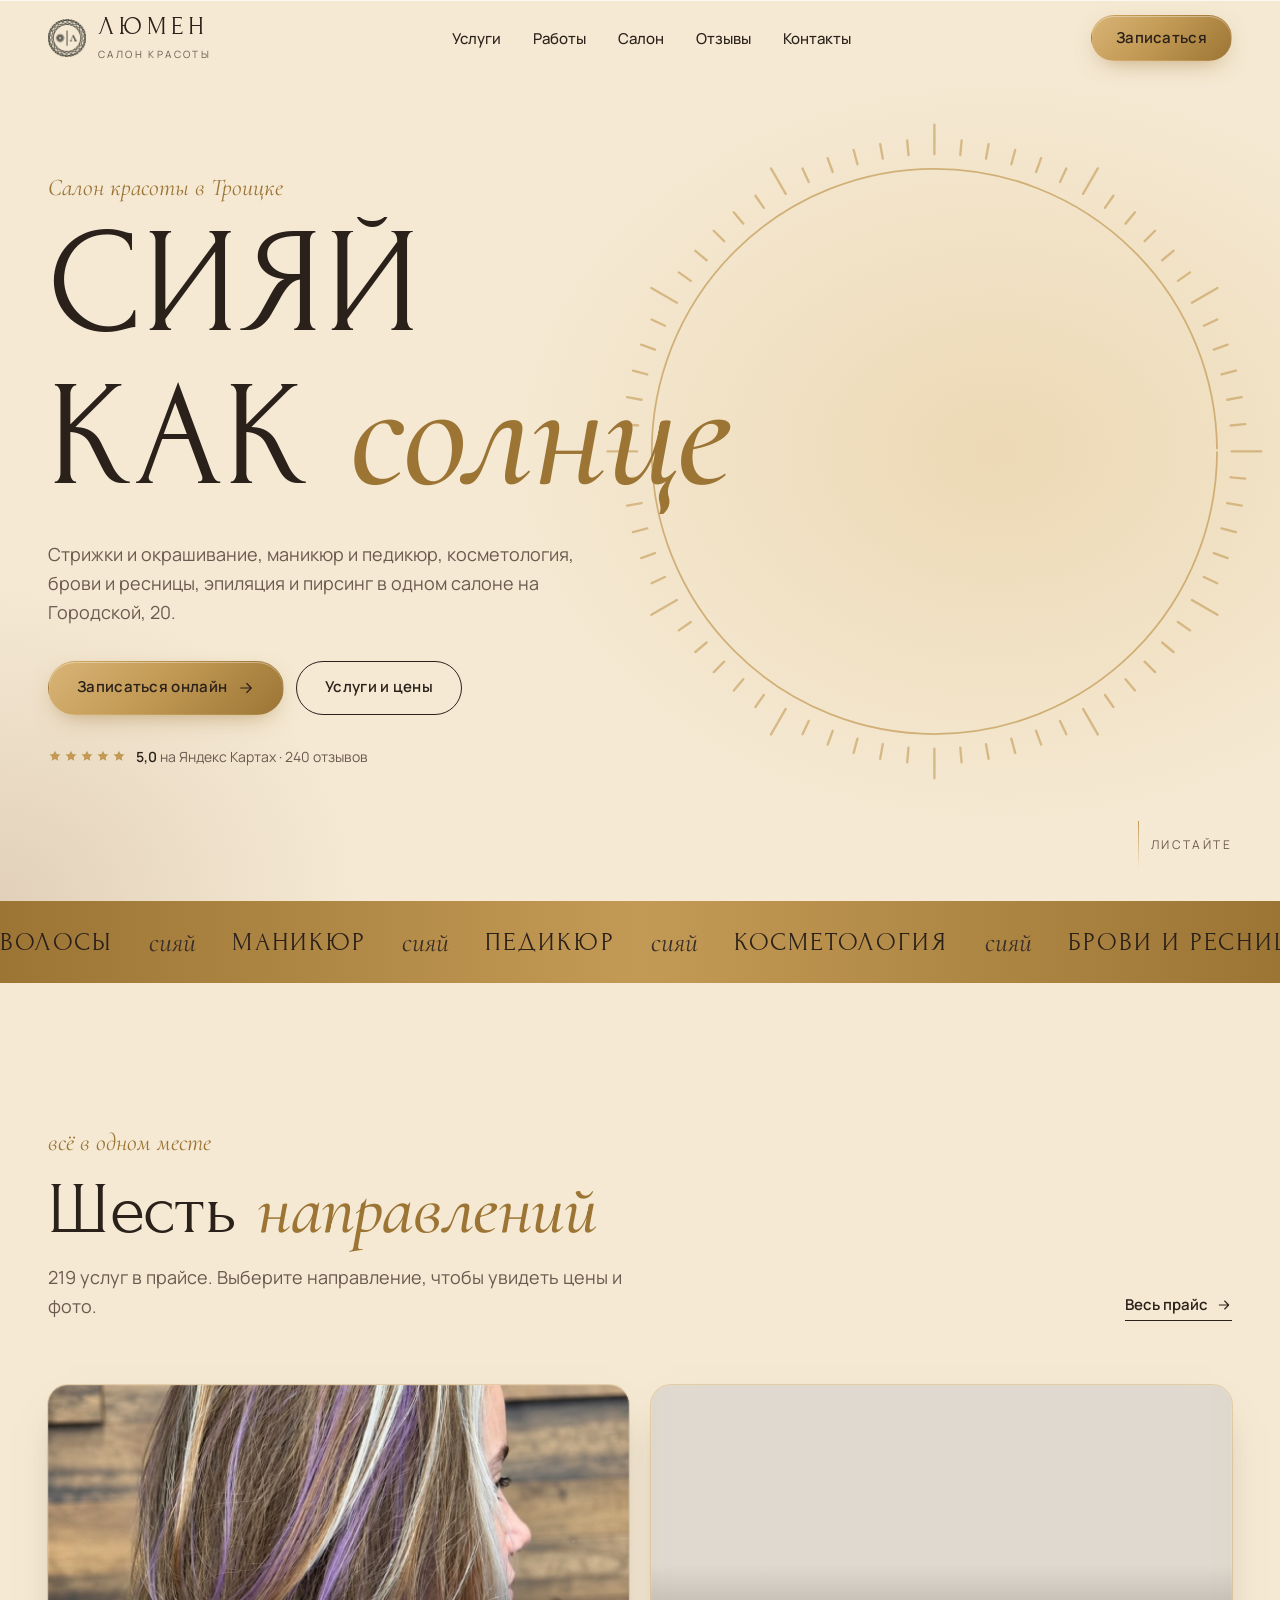
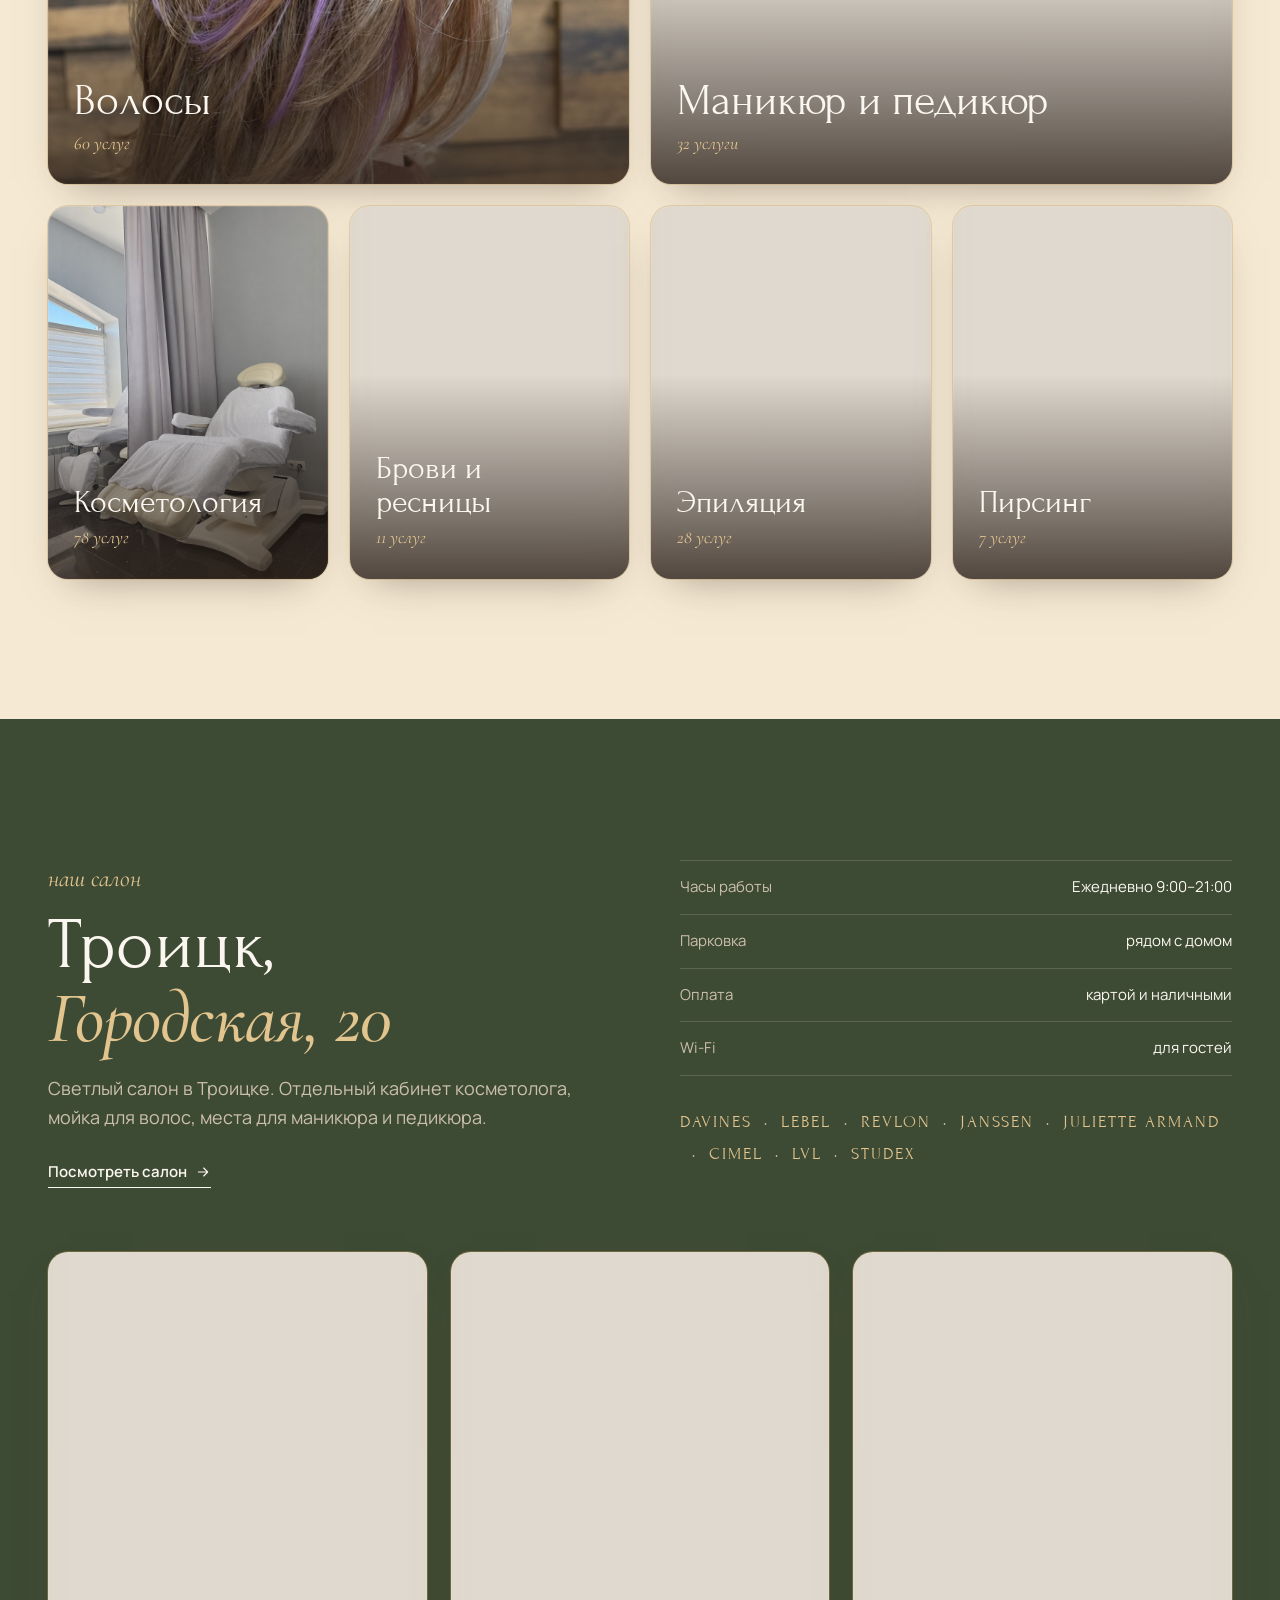
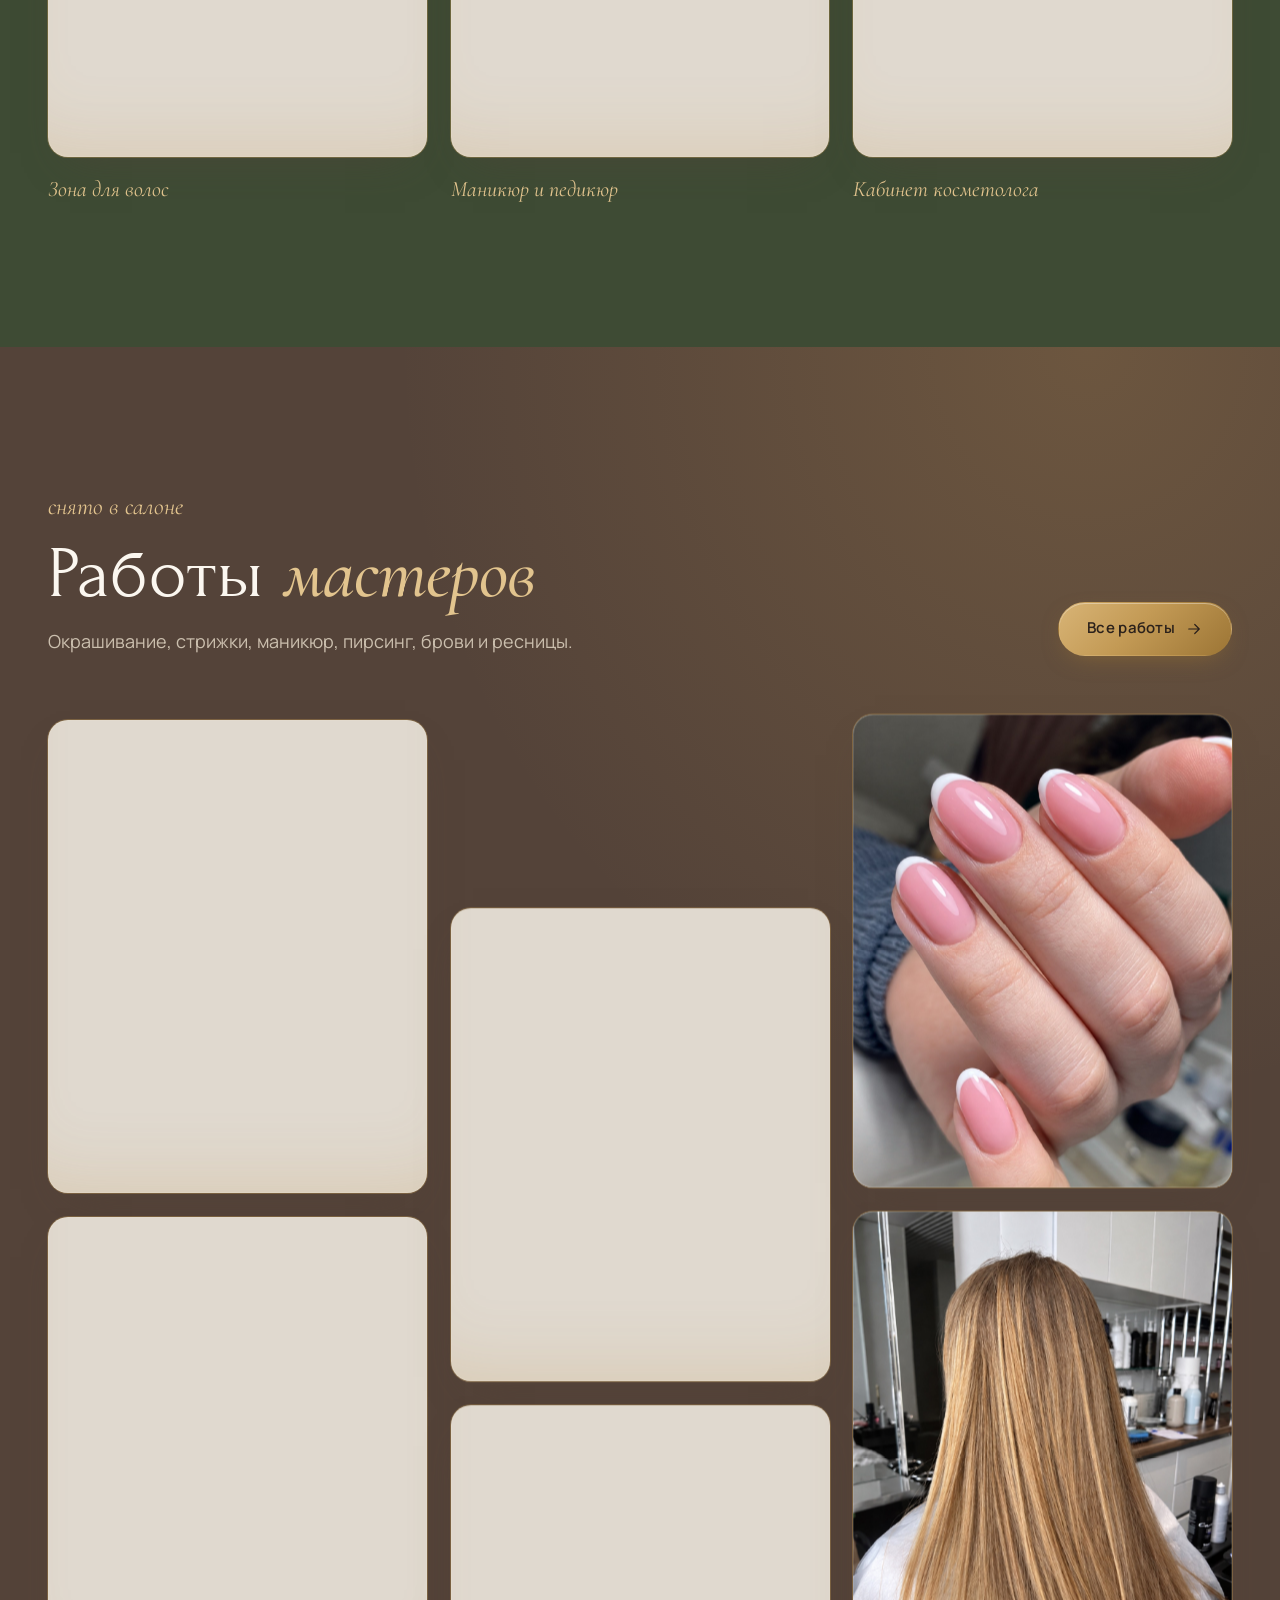
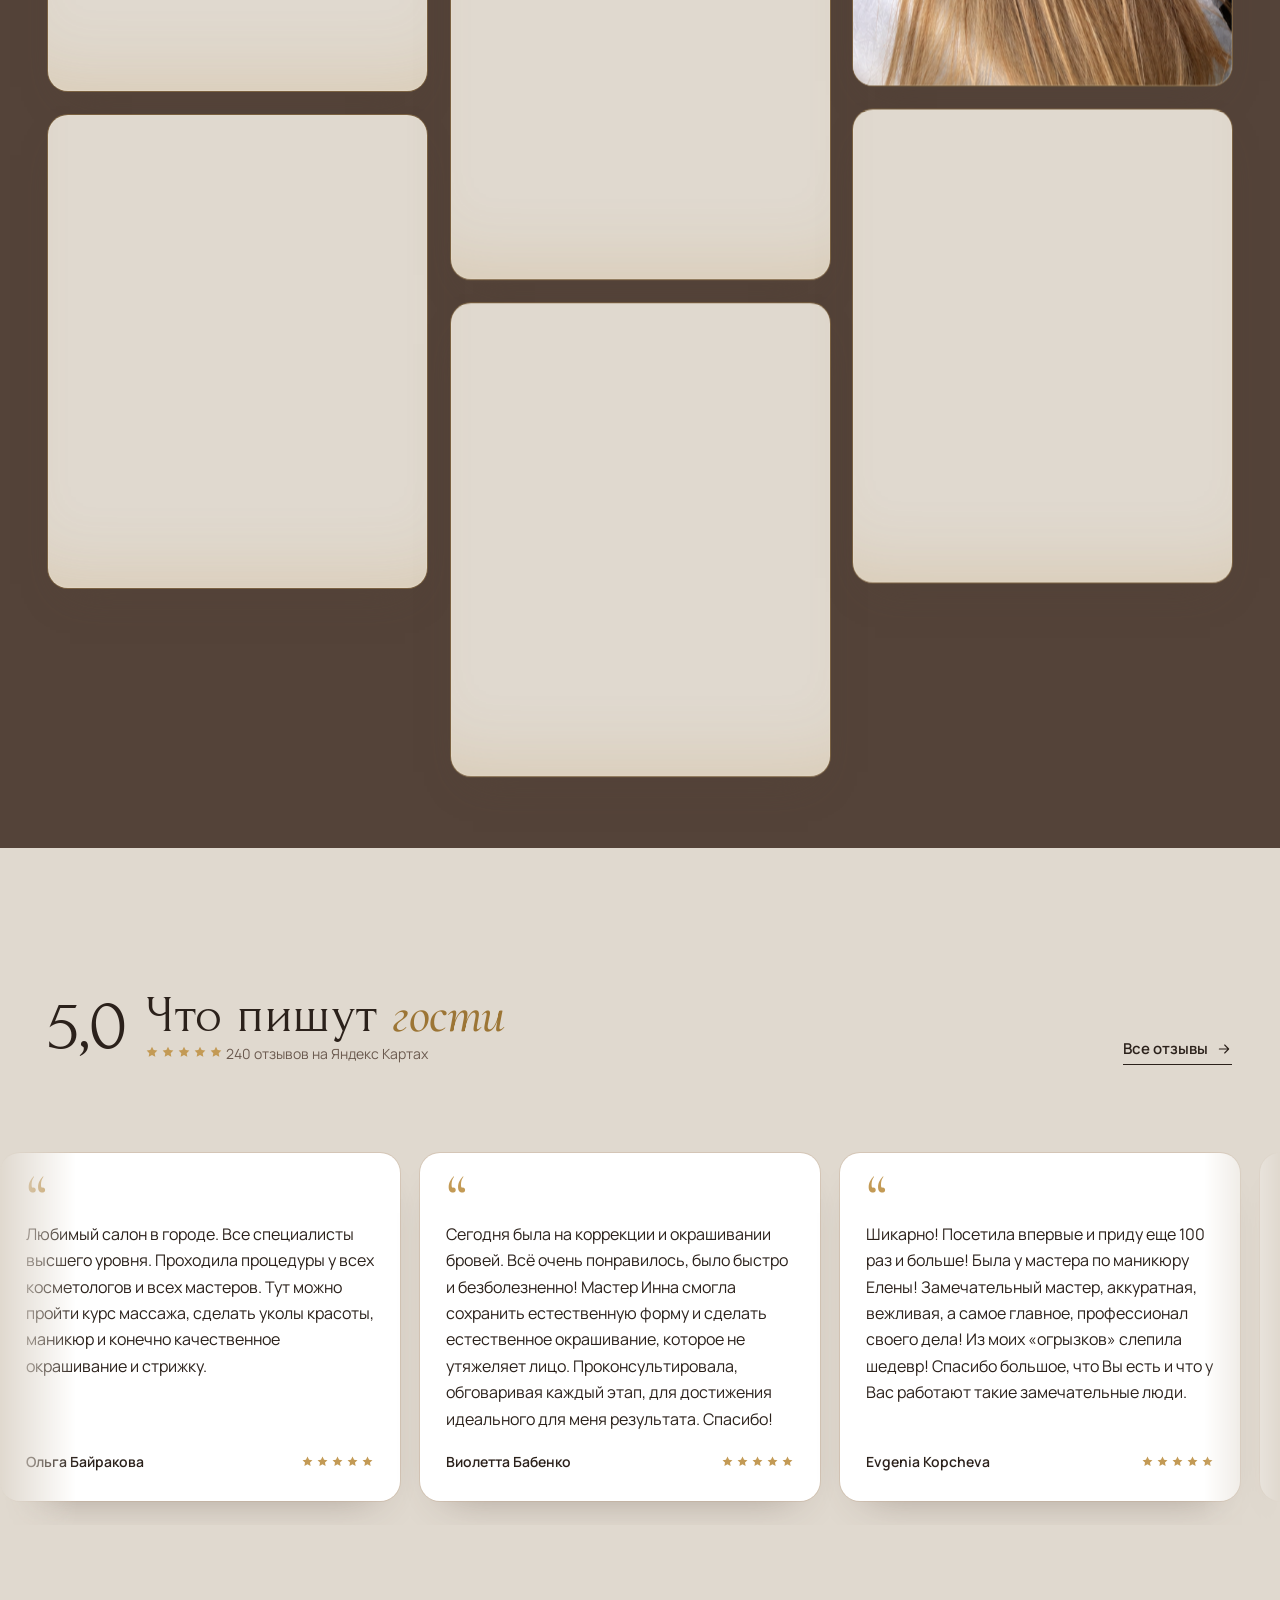
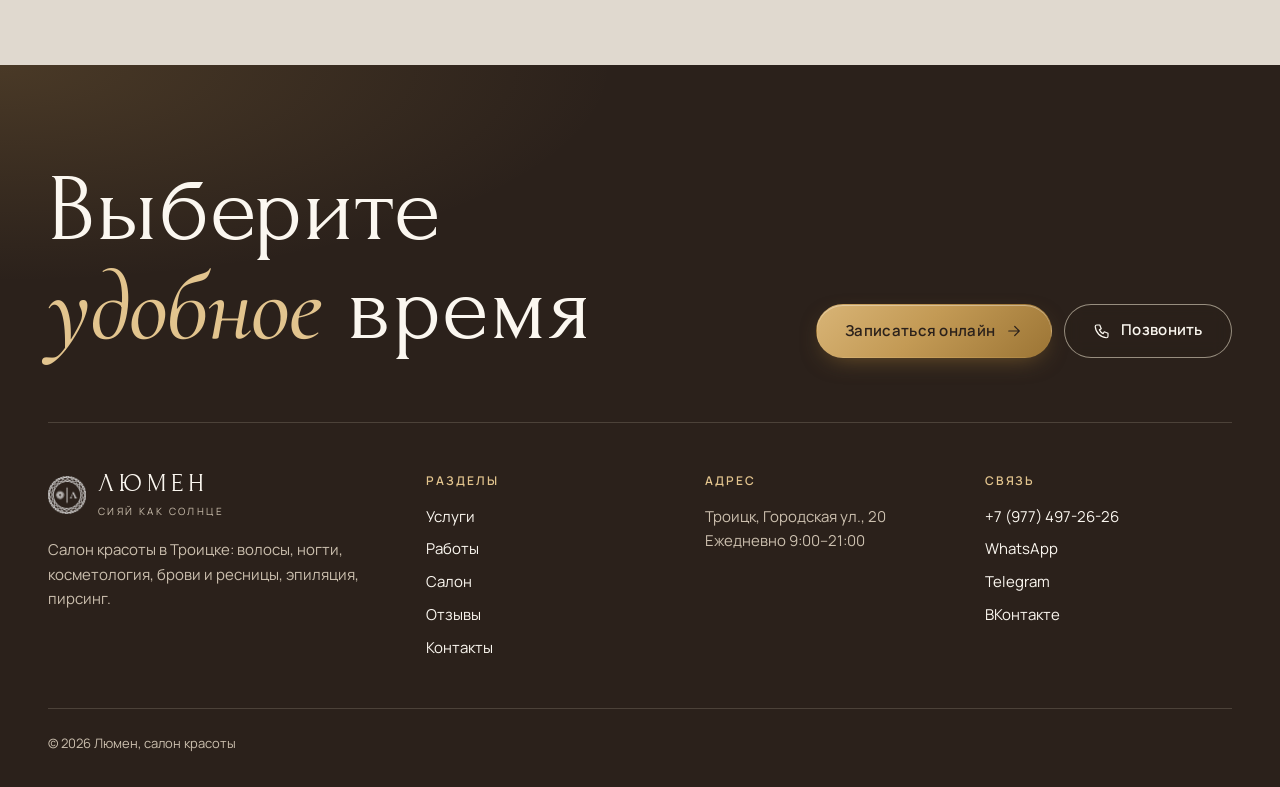
==== index.html @ 07cf26c3 "Сайт салона Люмен: черновик" ====
<!doctype html>
<html lang="ru">
<head>
<meta charset="utf-8">
<meta name="viewport" content="width=device-width, initial-scale=1, viewport-fit=cover">
<title>Люмен · салон красоты в Троицке</title>
<meta name="description" content="Салон красоты Люмен в Троицке: волосы, ногти, косметология, брови и ресницы, эпиляция, пирсинг. Городская ул., 20. Ежедневно 9:00–21:00.">
<meta name="theme-color" content="#3a2e27">
<meta property="og:title" content="Люмен · салон красоты в Троицке">
<meta property="og:description" content="Салон красоты Люмен в Троицке: волосы, ногти, косметология, брови и ресницы, эпиляция, пирсинг. Городская ул., 20. Ежедневно 9:00–21:00.">
<meta property="og:image" content="assets/img/salon/salon-03.jpg">
<link rel="icon" href="assets/img/favicon.png">
<link rel="preconnect" href="https://fonts.googleapis.com">
<link rel="preconnect" href="https://fonts.gstatic.com" crossorigin>
<link href="https://fonts.googleapis.com/css2?family=Cormorant+Garamond:ital,wght@1,500&family=Forum&family=Manrope:wght@400;500;600&display=swap&subset=cyrillic" rel="stylesheet">
<link rel="stylesheet" href="assets/css/site.css">
<script>document.documentElement.classList.add('js')</script>
</head>
<body class="has-hero hero-light">
<div class="curtain" aria-hidden="true"><img src="assets/img/mark.png" alt="" width="311" height="312"></div>
<script>try{if(sessionStorage.getItem('lnav')){document.querySelector('.curtain').classList.add('is-enter');sessionStorage.removeItem('lnav')}}catch(e){}</script>
<a class="skip" href="#main">К содержанию</a>
<header class="header">
  <div class="wrap">
    <a class="brand" href="index.html" aria-label="Люмен, на главную">
      <img src="assets/img/mark.png" alt="" width="311" height="312">
      <span><span class="brand__name">ЛЮМЕН</span><span class="brand__sub">салон красоты</span></span>
    </a>
    <nav class="nav" aria-label="Основное меню"><ul><li><a href="uslugi.html">Услуги</a></li><li><a href="raboty.html">Работы</a></li><li><a href="salon.html">Салон</a></li><li><a href="otzyvy.html">Отзывы</a></li><li><a href="kontakty.html">Контакты</a></li></ul></nav>
    <a class="btn btn--gold header__cta" href="https://n207666.yclients.com/company/207418/personal/menu?o=" target="_blank" rel="noopener">Записаться</a>
    <button class="burger" type="button" aria-expanded="false" aria-controls="menu" aria-label="Открыть меню"><span></span><span></span></button>
  </div>
</header>
<div class="menu" id="menu" aria-hidden="true">
  <nav aria-label="Меню"><ul><li><a href="index.html" style="--i:0" aria-current="page">Главная <small>люмен</small></a></li><li><a href="uslugi.html" style="--i:1">Услуги <small>цены</small></a></li><li><a href="raboty.html" style="--i:2">Работы <small>фото</small></a></li><li><a href="salon.html" style="--i:3">Салон <small>интерьер</small></a></li><li><a href="otzyvy.html" style="--i:4">Отзывы <small>5,0</small></a></li><li><a href="kontakty.html" style="--i:5">Контакты <small>адрес</small></a></li></ul></nav>
  <div class="menu__foot">
    <a class="btn btn--gold" href="https://n207666.yclients.com/company/207418/personal/menu?o=" target="_blank" rel="noopener">Записаться онлайн</a>
    <a href="tel:+79774972626">+7 (977) 497-26-26</a>
    <span>Троицк, Городская ул., 20. Ежедневно 9:00–21:00</span>
  </div>
</div>
<main id="main">

<section class="hero hero--plain" aria-label="Люмен">
  <!-- Фото первого экрана: ждём выбор Евгении (варианты: varianty.html). Вернуть блок .hero__media + .hero__shade. -->
  <div class="sun" aria-hidden="true">
    <svg viewBox="0 0 200 200"><g class="sun__spin"><circle class="sun__ring" cx="100" cy="100" r="96" pathLength="1"/><path class="sun__rays" d="M201.00 100.00L211.00 100.00M200.62 108.80L205.60 109.24M199.47 117.54L204.39 118.41M197.56 126.14L202.39 127.43M194.91 134.54L199.61 136.25M191.54 142.68L196.07 144.80M187.47 150.50L196.13 155.50M182.73 157.93L186.83 160.80M177.37 164.92L181.20 168.14M171.42 171.42L174.95 174.95M164.92 177.37L168.14 181.20M157.93 182.73L160.80 186.83M150.50 187.47L155.50 196.13M142.68 191.54L144.80 196.07M134.54 194.91L136.25 199.61M126.14 197.56L127.43 202.39M117.54 199.47L118.41 204.39M108.80 200.62L109.24 205.60M100.00 201.00L100.00 211.00M91.20 200.62L90.76 205.60M82.46 199.47L81.59 204.39M73.86 197.56L72.57 202.39M65.46 194.91L63.75 199.61M57.32 191.54L55.20 196.07M49.50 187.47L44.50 196.13M42.07 182.73L39.20 186.83M35.08 177.37L31.86 181.20M28.58 171.42L25.05 174.95M22.63 164.92L18.80 168.14M17.27 157.93L13.17 160.80M12.53 150.50L3.87 155.50M8.46 142.68L3.93 144.80M5.09 134.54L0.39 136.25M2.44 126.14L-2.39 127.43M0.53 117.54L-4.39 118.41M-0.62 108.80L-5.60 109.24M-1.00 100.00L-11.00 100.00M-0.62 91.20L-5.60 90.76M0.53 82.46L-4.39 81.59M2.44 73.86L-2.39 72.57M5.09 65.46L0.39 63.75M8.46 57.32L3.93 55.20M12.53 49.50L3.87 44.50M17.27 42.07L13.17 39.20M22.63 35.08L18.80 31.86M28.58 28.58L25.05 25.05M35.08 22.63L31.86 18.80M42.07 17.27L39.20 13.17M49.50 12.53L44.50 3.87M57.32 8.46L55.20 3.93M65.46 5.09L63.75 0.39M73.86 2.44L72.57 -2.39M82.46 0.53L81.59 -4.39M91.20 -0.62L90.76 -5.60M100.00 -1.00L100.00 -11.00M108.80 -0.62L109.24 -5.60M117.54 0.53L118.41 -4.39M126.14 2.44L127.43 -2.39M134.54 5.09L136.25 0.39M142.68 8.46L144.80 3.93M150.50 12.53L155.50 3.87M157.93 17.27L160.80 13.17M164.92 22.63L168.14 18.80M171.42 28.58L174.95 25.05M177.37 35.08L181.20 31.86M182.73 42.07L186.83 39.20M187.47 49.50L196.13 44.50M191.54 57.32L196.07 55.20M194.91 65.46L199.61 63.75M197.56 73.86L202.39 72.57M199.47 82.46L204.39 81.59M200.62 91.20L205.60 90.76" pathLength="1"/></g></svg>
  </div>
  <div class="wrap hero__inner">
    <p class="kicker hero__fade" style="--i:0">Салон красоты в Троицке</p>
    <h1 class="h1"><span class="hero__line"><span style="--i:0">Сияй</span></span><span class="hero__line"><span style="--i:1">как <em>солнце</em></span></span></h1>
    <p class="lead hero__fade" style="--i:1">Стрижки и окрашивание, маникюр и педикюр, косметология, брови и ресницы, эпиляция и пирсинг в одном салоне на Городской, 20.</p>
    <div class="hero__actions hero__fade" style="--i:2">
      <a class="btn btn--gold" href="https://n207666.yclients.com/company/207418/personal/menu?o=" target="_blank" rel="noopener">Записаться онлайн <svg viewBox="0 0 24 24" fill="none" stroke="currentColor" stroke-width="1.6" stroke-linecap="round" stroke-linejoin="round" aria-hidden="true"><path d="M5 12h14M13 6l6 6-6 6"/></svg></a>
      <a class="btn btn--line" href="uslugi.html">Услуги и цены</a>
    </div>
    <a class="hero__rating hero__fade" style="--i:3" href="https://yandex.ru/maps/org/lyumen/181692772645/reviews/" target="_blank" rel="noopener"><span class="stars" aria-hidden="true"><svg viewBox="0 0 24 24" fill="currentColor" aria-hidden="true"><path d="M12 2.8l2.8 5.8 6.4.9-4.6 4.5 1.1 6.3L12 17.3l-5.7 3 1.1-6.3L2.8 9.5l6.4-.9z"/></svg><svg viewBox="0 0 24 24" fill="currentColor" aria-hidden="true"><path d="M12 2.8l2.8 5.8 6.4.9-4.6 4.5 1.1 6.3L12 17.3l-5.7 3 1.1-6.3L2.8 9.5l6.4-.9z"/></svg><svg viewBox="0 0 24 24" fill="currentColor" aria-hidden="true"><path d="M12 2.8l2.8 5.8 6.4.9-4.6 4.5 1.1 6.3L12 17.3l-5.7 3 1.1-6.3L2.8 9.5l6.4-.9z"/></svg><svg viewBox="0 0 24 24" fill="currentColor" aria-hidden="true"><path d="M12 2.8l2.8 5.8 6.4.9-4.6 4.5 1.1 6.3L12 17.3l-5.7 3 1.1-6.3L2.8 9.5l6.4-.9z"/></svg><svg viewBox="0 0 24 24" fill="currentColor" aria-hidden="true"><path d="M12 2.8l2.8 5.8 6.4.9-4.6 4.5 1.1 6.3L12 17.3l-5.7 3 1.1-6.3L2.8 9.5l6.4-.9z"/></svg></span><span><b>5,0</b> на Яндекс Картах · 240 отзывов</span></a>
  </div>
  <div class="hero__scroll" aria-hidden="true"><i></i>Листайте</div>
</section>

<div class="marquee" aria-label="Направления салона"><div class="marquee__track"><div class="marquee__group"><span>Волосы</span><i>сияй</i><span>Маникюр</span><i>сияй</i><span>Педикюр</span><i>сияй</i><span>Косметология</span><i>сияй</i><span>Брови и ресницы</span><i>сияй</i><span>Эпиляция</span><i>сияй</i><span>Пирсинг</span><i>сияй</i><span>Макияж</span><i>сияй</i></div><div class="marquee__group" aria-hidden="true"><span>Волосы</span><i>сияй</i><span>Маникюр</span><i>сияй</i><span>Педикюр</span><i>сияй</i><span>Косметология</span><i>сияй</i><span>Брови и ресницы</span><i>сияй</i><span>Эпиляция</span><i>сияй</i><span>Пирсинг</span><i>сияй</i><span>Макияж</span><i>сияй</i></div></div></div>

<section class="section section--glow" aria-labelledby="dirs-title">
  <div class="wrap">
    <div class="section__head">
      <div data-reveal>
        <p class="kicker">всё в одном месте</p>
        <h2 class="h2" id="dirs-title">Шесть <em>направлений</em></h2>
        <p class="lead">219 услуг в прайсе. Выберите направление, чтобы увидеть цены и фото.</p>
      </div>
      <a class="link-arrow" href="uslugi.html" data-reveal>Весь прайс <svg viewBox="0 0 24 24" fill="none" stroke="currentColor" stroke-width="1.6" stroke-linecap="round" stroke-linejoin="round" aria-hidden="true"><path d="M5 12h14M13 6l6 6-6 6"/></svg></a>
    </div>
    <ul class="dirs">
      <li data-reveal style="--i:0"><a class="dir" href="uslugi.html#hair"><div class="glow"><img src="assets/img/dir-hair.jpg" alt="Мелированные волосы после окрашивания в салоне" width="1200" height="1600" loading="lazy" decoding="async"><div class="dir__over"><span class="dir__name">Волосы</span><span class="dir__count">60 услуг</span></div></div></a></li>
      <li data-reveal style="--i:1"><a class="dir" href="uslugi.html#manicure"><div class="glow"><img src="assets/img/dir-nails.jpg" alt="Нюдовый маникюр" width="1294" height="1600" loading="lazy" decoding="async"><div class="dir__over"><span class="dir__name">Маникюр и педикюр</span><span class="dir__count">32 услуги</span></div></div></a></li>
      <li data-reveal style="--i:2"><a class="dir" href="uslugi.html#aesth"><div class="glow"><img src="assets/img/dir-cosmo.jpg" alt="Кабинет косметолога с креслом" width="750" height="1000" loading="lazy" decoding="async"><div class="dir__over"><span class="dir__name">Косметология</span><span class="dir__count">78 услуг</span></div></div></a></li>
      <li data-reveal style="--i:0"><a class="dir" href="uslugi.html#brows"><div class="glow"><img src="assets/img/dir-brows.jpg" alt="Ресницы после ламинирования" width="1600" height="1518" loading="lazy" decoding="async"><div class="dir__over"><span class="dir__name">Брови и ресницы</span><span class="dir__count">11 услуг</span></div></div></a></li>
      <li data-reveal style="--i:1"><a class="dir" href="uslugi.html#epil-f"><div class="glow"><img src="assets/img/dir-epil.jpg" alt="Гранулы воска для эпиляции" width="1200" height="1600" loading="lazy" decoding="async"><div class="dir__over"><span class="dir__name">Эпиляция</span><span class="dir__count">28 услуг</span></div></div></a></li>
      <li data-reveal style="--i:2"><a class="dir" href="uslugi.html#piercing"><div class="glow"><img src="assets/img/dir-piercing.jpg" alt="Серьги в хрящике и мочке уха" width="1200" height="1600" loading="lazy" decoding="async"><div class="dir__over"><span class="dir__name">Пирсинг</span><span class="dir__count">7 услуг</span></div></div></a></li>
    </ul>
  </div>
</section>

<section class="section section--moss" aria-labelledby="salon-title">
  <div class="wrap">
    <div class="salon-head">
      <div data-reveal>
        <p class="kicker">наш салон</p>
        <h2 class="h2" id="salon-title">Троицк, <em>Городская, 20</em></h2>
        <p class="lead" style="margin-top:18px">Светлый салон в Троицке. Отдельный кабинет косметолога, мойка для волос, места для маникюра и педикюра.</p>
        <a class="link-arrow" href="salon.html" style="margin-top:28px;color:var(--paper)">Посмотреть салон <svg viewBox="0 0 24 24" fill="none" stroke="currentColor" stroke-width="1.6" stroke-linecap="round" stroke-linejoin="round" aria-hidden="true"><path d="M5 12h14M13 6l6 6-6 6"/></svg></a>
      </div>
      <div data-reveal style="--i:1">
        <ul class="facts" style="margin-top:0">
          <li><span>Часы работы</span><span>Ежедневно 9:00–21:00</span></li>
          <li><span>Парковка</span><span>рядом с домом</span></li>
          <li><span>Оплата</span><span>картой и наличными</span></li>
          <li><span>Wi‑Fi</span><span>для гостей</span></li>
        </ul>
        <p class="brands"><span>DAVINES</span><span>LEBEL</span><span>REVLON</span><span>JANSSEN</span><span>JULIETTE ARMAND</span><span>CIMEL</span><span>LVL</span><span>STUDEX</span></p>
      </div>
    </div>
    <div class="trio">
      <figure data-reveal style="--i:0"><div class="glow "><img src="assets/img/salon/salon-03.jpg" alt="Зал с мойкой для волос" width="1950" height="2600" loading="lazy" decoding="async"></div><figcaption>Зона для волос</figcaption></figure>
      <figure data-reveal style="--i:1"><div class="glow "><img src="assets/img/salon/salon-07.jpg" alt="Столы мастеров маникюра" width="750" height="1000" loading="lazy" decoding="async"></div><figcaption>Маникюр и педикюр</figcaption></figure>
      <figure data-reveal style="--i:2"><div class="glow "><img src="assets/img/salon/salon-04.jpg" alt="Кабинет косметолога с кушеткой" width="750" height="1000" loading="lazy" decoding="async"></div><figcaption>Кабинет косметолога</figcaption></figure>
    </div>
  </div>
</section>

<section class="section section--espresso" aria-labelledby="works-title">
  <div class="wrap">
    <div class="section__head">
      <div data-reveal>
        <p class="kicker">снято в салоне</p>
        <h2 class="h2" id="works-title">Работы <em>мастеров</em></h2>
        <p class="lead">Окрашивание, стрижки, маникюр, пирсинг, брови и ресницы.</p>
      </div>
      <a class="btn btn--gold" href="raboty.html" data-reveal>Все работы <svg viewBox="0 0 24 24" fill="none" stroke="currentColor" stroke-width="1.6" stroke-linecap="round" stroke-linejoin="round" aria-hidden="true"><path d="M5 12h14M13 6l6 6-6 6"/></svg></a>
    </div>
    <div class="float-cols">
      <div class="float-col"><a href="raboty.html" aria-label="Светлое каре"><div class="glow "><img src="assets/img/works/hair-01.jpg" alt="Светлое каре" width="1200" height="1600" loading="lazy" decoding="async"></div></a><a href="raboty.html" aria-label="Маникюр с цветочной росписью"><div class="glow "><img src="assets/img/works/nails-04.jpg" alt="Маникюр с цветочной росписью" width="1200" height="1600" loading="lazy" decoding="async"></div></a><a href="raboty.html" aria-label="Несколько проколов в ухе"><div class="glow "><img src="assets/img/works/piercing-02.jpg" alt="Несколько проколов в ухе" width="1200" height="1600" loading="lazy" decoding="async"></div></a></div>
      <div class="float-col" data-parallax="0.06"><a href="raboty.html" aria-label="Длинные светлые волосы на фоне стены с мхом"><div class="glow "><img src="assets/img/works/hair-long.jpg" alt="Длинные светлые волосы на фоне стены с мхом" width="600" height="800" loading="lazy" decoding="async"></div></a><a href="raboty.html" aria-label="Ресницы после ламинирования"><div class="glow "><img src="assets/img/works/brows-04.jpg" alt="Ресницы после ламинирования" width="1600" height="1518" loading="lazy" decoding="async"></div></a><a href="raboty.html" aria-label="Бордовый маникюр"><div class="glow "><img src="assets/img/works/nails-08.jpg" alt="Бордовый маникюр" width="1486" height="1600" loading="lazy" decoding="async"></div></a></div>
      <div class="float-col" data-parallax="-0.04"><a href="raboty.html" aria-label="Розовый френч"><div class="glow "><img src="assets/img/works/nails-05.jpg" alt="Розовый френч" width="1200" height="1600" loading="lazy" decoding="async"></div></a><a href="raboty.html" aria-label="Длинные волосы после тонирования"><div class="glow "><img src="assets/img/works/hair-09.jpg" alt="Длинные волосы после тонирования" width="2080" height="2600" loading="lazy" decoding="async"></div></a><a href="raboty.html" aria-label="Высокая вечерняя причёска"><div class="glow "><img src="assets/img/works/hair-03.jpg" alt="Высокая вечерняя причёска" width="1200" height="1600" loading="lazy" decoding="async"></div></a></div>
    </div>
  </div>
</section>

<section class="section section--oat" aria-labelledby="rev-title">
  <div class="wrap">
    <div class="section__head">
      <div class="rating-big" data-reveal>
        <span class="rating-big__num">5,0</span>
        <div><h2 class="h2" id="rev-title" style="font-size:clamp(32px,5vw,52px)">Что пишут <em>гости</em></h2><p><span class="stars" aria-hidden="true"><svg viewBox="0 0 24 24" fill="currentColor" aria-hidden="true"><path d="M12 2.8l2.8 5.8 6.4.9-4.6 4.5 1.1 6.3L12 17.3l-5.7 3 1.1-6.3L2.8 9.5l6.4-.9z"/></svg><svg viewBox="0 0 24 24" fill="currentColor" aria-hidden="true"><path d="M12 2.8l2.8 5.8 6.4.9-4.6 4.5 1.1 6.3L12 17.3l-5.7 3 1.1-6.3L2.8 9.5l6.4-.9z"/></svg><svg viewBox="0 0 24 24" fill="currentColor" aria-hidden="true"><path d="M12 2.8l2.8 5.8 6.4.9-4.6 4.5 1.1 6.3L12 17.3l-5.7 3 1.1-6.3L2.8 9.5l6.4-.9z"/></svg><svg viewBox="0 0 24 24" fill="currentColor" aria-hidden="true"><path d="M12 2.8l2.8 5.8 6.4.9-4.6 4.5 1.1 6.3L12 17.3l-5.7 3 1.1-6.3L2.8 9.5l6.4-.9z"/></svg><svg viewBox="0 0 24 24" fill="currentColor" aria-hidden="true"><path d="M12 2.8l2.8 5.8 6.4.9-4.6 4.5 1.1 6.3L12 17.3l-5.7 3 1.1-6.3L2.8 9.5l6.4-.9z"/></svg></span> 240 отзывов на Яндекс Картах</p></div>
      </div>
      <a class="link-arrow" href="otzyvy.html" data-reveal>Все отзывы <svg viewBox="0 0 24 24" fill="none" stroke="currentColor" stroke-width="1.6" stroke-linecap="round" stroke-linejoin="round" aria-hidden="true"><path d="M5 12h14M13 6l6 6-6 6"/></svg></a>
    </div>
  </div>
  <div class="rev-marquee">
    <div class="rev-marquee__track">
      <figure class="review">
  <span class="review__q" aria-hidden="true">“</span>
  <blockquote class="review__text">Любимый салон в городе. Все специалисты высшего уровня. Проходила процедуры у всех косметологов и всех мастеров. Тут можно пройти курс массажа, сделать уколы красоты, маникюр и конечно качественное окрашивание и стрижку.</blockquote>
  <figcaption><b>Ольга Байракова</b><span class="stars" aria-hidden="true"><svg viewBox="0 0 24 24" fill="currentColor" aria-hidden="true"><path d="M12 2.8l2.8 5.8 6.4.9-4.6 4.5 1.1 6.3L12 17.3l-5.7 3 1.1-6.3L2.8 9.5l6.4-.9z"/></svg><svg viewBox="0 0 24 24" fill="currentColor" aria-hidden="true"><path d="M12 2.8l2.8 5.8 6.4.9-4.6 4.5 1.1 6.3L12 17.3l-5.7 3 1.1-6.3L2.8 9.5l6.4-.9z"/></svg><svg viewBox="0 0 24 24" fill="currentColor" aria-hidden="true"><path d="M12 2.8l2.8 5.8 6.4.9-4.6 4.5 1.1 6.3L12 17.3l-5.7 3 1.1-6.3L2.8 9.5l6.4-.9z"/></svg><svg viewBox="0 0 24 24" fill="currentColor" aria-hidden="true"><path d="M12 2.8l2.8 5.8 6.4.9-4.6 4.5 1.1 6.3L12 17.3l-5.7 3 1.1-6.3L2.8 9.5l6.4-.9z"/></svg><svg viewBox="0 0 24 24" fill="currentColor" aria-hidden="true"><path d="M12 2.8l2.8 5.8 6.4.9-4.6 4.5 1.1 6.3L12 17.3l-5.7 3 1.1-6.3L2.8 9.5l6.4-.9z"/></svg></span></figcaption>
</figure><figure class="review">
  <span class="review__q" aria-hidden="true">“</span>
  <blockquote class="review__text">Сегодня была на коррекции и окрашивании бровей. Всё очень понравилось, было быстро и безболезненно! Мастер Инна смогла сохранить естественную форму и сделать естественное окрашивание, которое не утяжеляет лицо. Проконсультировала, обговаривая каждый этап, для достижения идеального для меня результата. Спасибо!</blockquote>
  <figcaption><b>Виолетта Бабенко</b><span class="stars" aria-hidden="true"><svg viewBox="0 0 24 24" fill="currentColor" aria-hidden="true"><path d="M12 2.8l2.8 5.8 6.4.9-4.6 4.5 1.1 6.3L12 17.3l-5.7 3 1.1-6.3L2.8 9.5l6.4-.9z"/></svg><svg viewBox="0 0 24 24" fill="currentColor" aria-hidden="true"><path d="M12 2.8l2.8 5.8 6.4.9-4.6 4.5 1.1 6.3L12 17.3l-5.7 3 1.1-6.3L2.8 9.5l6.4-.9z"/></svg><svg viewBox="0 0 24 24" fill="currentColor" aria-hidden="true"><path d="M12 2.8l2.8 5.8 6.4.9-4.6 4.5 1.1 6.3L12 17.3l-5.7 3 1.1-6.3L2.8 9.5l6.4-.9z"/></svg><svg viewBox="0 0 24 24" fill="currentColor" aria-hidden="true"><path d="M12 2.8l2.8 5.8 6.4.9-4.6 4.5 1.1 6.3L12 17.3l-5.7 3 1.1-6.3L2.8 9.5l6.4-.9z"/></svg><svg viewBox="0 0 24 24" fill="currentColor" aria-hidden="true"><path d="M12 2.8l2.8 5.8 6.4.9-4.6 4.5 1.1 6.3L12 17.3l-5.7 3 1.1-6.3L2.8 9.5l6.4-.9z"/></svg></span></figcaption>
</figure><figure class="review">
  <span class="review__q" aria-hidden="true">“</span>
  <blockquote class="review__text">Шикарно! Посетила впервые и приду еще 100 раз и больше! Была у мастера по маникюру Елены! Замечательный мастер, аккуратная, вежливая, а самое главное, профессионал своего дела! Из моих «огрызков» слепила шедевр! Спасибо большое, что Вы есть и что у Вас работают такие замечательные люди.</blockquote>
  <figcaption><b>Evgenia Kopcheva</b><span class="stars" aria-hidden="true"><svg viewBox="0 0 24 24" fill="currentColor" aria-hidden="true"><path d="M12 2.8l2.8 5.8 6.4.9-4.6 4.5 1.1 6.3L12 17.3l-5.7 3 1.1-6.3L2.8 9.5l6.4-.9z"/></svg><svg viewBox="0 0 24 24" fill="currentColor" aria-hidden="true"><path d="M12 2.8l2.8 5.8 6.4.9-4.6 4.5 1.1 6.3L12 17.3l-5.7 3 1.1-6.3L2.8 9.5l6.4-.9z"/></svg><svg viewBox="0 0 24 24" fill="currentColor" aria-hidden="true"><path d="M12 2.8l2.8 5.8 6.4.9-4.6 4.5 1.1 6.3L12 17.3l-5.7 3 1.1-6.3L2.8 9.5l6.4-.9z"/></svg><svg viewBox="0 0 24 24" fill="currentColor" aria-hidden="true"><path d="M12 2.8l2.8 5.8 6.4.9-4.6 4.5 1.1 6.3L12 17.3l-5.7 3 1.1-6.3L2.8 9.5l6.4-.9z"/></svg><svg viewBox="0 0 24 24" fill="currentColor" aria-hidden="true"><path d="M12 2.8l2.8 5.8 6.4.9-4.6 4.5 1.1 6.3L12 17.3l-5.7 3 1.1-6.3L2.8 9.5l6.4-.9z"/></svg></span></figcaption>
</figure><figure class="review">
  <span class="review__q" aria-hidden="true">“</span>
  <blockquote class="review__text">Первый раз в жизни была у косметолога, мне сделали комбинированную чистку лица, нанесли уход, проконсультировали. После посещения я почувствовала себя очень расслабленной и свежей. Выражаю искреннюю благодарность за добросовестное выполнение работы, затраченное время, приложенные усилия. Инна - прекрасный специалист которому можно доверять! Внимательная, деликатная, отзывчивая. Не навязывает лишнего, только по делу. Рекомендую!</blockquote>
  <figcaption><b>Марина Новикова</b><span class="stars" aria-hidden="true"><svg viewBox="0 0 24 24" fill="currentColor" aria-hidden="true"><path d="M12 2.8l2.8 5.8 6.4.9-4.6 4.5 1.1 6.3L12 17.3l-5.7 3 1.1-6.3L2.8 9.5l6.4-.9z"/></svg><svg viewBox="0 0 24 24" fill="currentColor" aria-hidden="true"><path d="M12 2.8l2.8 5.8 6.4.9-4.6 4.5 1.1 6.3L12 17.3l-5.7 3 1.1-6.3L2.8 9.5l6.4-.9z"/></svg><svg viewBox="0 0 24 24" fill="currentColor" aria-hidden="true"><path d="M12 2.8l2.8 5.8 6.4.9-4.6 4.5 1.1 6.3L12 17.3l-5.7 3 1.1-6.3L2.8 9.5l6.4-.9z"/></svg><svg viewBox="0 0 24 24" fill="currentColor" aria-hidden="true"><path d="M12 2.8l2.8 5.8 6.4.9-4.6 4.5 1.1 6.3L12 17.3l-5.7 3 1.1-6.3L2.8 9.5l6.4-.9z"/></svg><svg viewBox="0 0 24 24" fill="currentColor" aria-hidden="true"><path d="M12 2.8l2.8 5.8 6.4.9-4.6 4.5 1.1 6.3L12 17.3l-5.7 3 1.1-6.3L2.8 9.5l6.4-.9z"/></svg></span></figcaption>
</figure><figure class="review">
  <span class="review__q" aria-hidden="true">“</span>
  <blockquote class="review__text">Была у замечательного врача Ольги Ивановны. Перед процедурой получила подробную консультацию. Саму процедуру Ольга Ивановна провела, учитывая мои индивидуальные анатомические особенности, очень профессионально, на мой взгляд, и аккуратно. После процедуры ощущения в точности, как описала доктор). В течение двух дней после процедуры уже получила комплименты). Кроме того, атмосфера в салоне очень приятная и уютная. Уже не первый раз обращаюсь сюда за услугами. Всем рекомендую.</blockquote>
  <figcaption><b>Анонимный отзыв</b><span class="stars" aria-hidden="true"><svg viewBox="0 0 24 24" fill="currentColor" aria-hidden="true"><path d="M12 2.8l2.8 5.8 6.4.9-4.6 4.5 1.1 6.3L12 17.3l-5.7 3 1.1-6.3L2.8 9.5l6.4-.9z"/></svg><svg viewBox="0 0 24 24" fill="currentColor" aria-hidden="true"><path d="M12 2.8l2.8 5.8 6.4.9-4.6 4.5 1.1 6.3L12 17.3l-5.7 3 1.1-6.3L2.8 9.5l6.4-.9z"/></svg><svg viewBox="0 0 24 24" fill="currentColor" aria-hidden="true"><path d="M12 2.8l2.8 5.8 6.4.9-4.6 4.5 1.1 6.3L12 17.3l-5.7 3 1.1-6.3L2.8 9.5l6.4-.9z"/></svg><svg viewBox="0 0 24 24" fill="currentColor" aria-hidden="true"><path d="M12 2.8l2.8 5.8 6.4.9-4.6 4.5 1.1 6.3L12 17.3l-5.7 3 1.1-6.3L2.8 9.5l6.4-.9z"/></svg><svg viewBox="0 0 24 24" fill="currentColor" aria-hidden="true"><path d="M12 2.8l2.8 5.8 6.4.9-4.6 4.5 1.1 6.3L12 17.3l-5.7 3 1.1-6.3L2.8 9.5l6.4-.9z"/></svg></span></figcaption>
</figure>
      <div style="display:contents" aria-hidden="true"><figure class="review">
  <span class="review__q" aria-hidden="true">“</span>
  <blockquote class="review__text">Любимый салон в городе. Все специалисты высшего уровня. Проходила процедуры у всех косметологов и всех мастеров. Тут можно пройти курс массажа, сделать уколы красоты, маникюр и конечно качественное окрашивание и стрижку.</blockquote>
  <figcaption><b>Ольга Байракова</b><span class="stars" aria-hidden="true"><svg viewBox="0 0 24 24" fill="currentColor" aria-hidden="true"><path d="M12 2.8l2.8 5.8 6.4.9-4.6 4.5 1.1 6.3L12 17.3l-5.7 3 1.1-6.3L2.8 9.5l6.4-.9z"/></svg><svg viewBox="0 0 24 24" fill="currentColor" aria-hidden="true"><path d="M12 2.8l2.8 5.8 6.4.9-4.6 4.5 1.1 6.3L12 17.3l-5.7 3 1.1-6.3L2.8 9.5l6.4-.9z"/></svg><svg viewBox="0 0 24 24" fill="currentColor" aria-hidden="true"><path d="M12 2.8l2.8 5.8 6.4.9-4.6 4.5 1.1 6.3L12 17.3l-5.7 3 1.1-6.3L2.8 9.5l6.4-.9z"/></svg><svg viewBox="0 0 24 24" fill="currentColor" aria-hidden="true"><path d="M12 2.8l2.8 5.8 6.4.9-4.6 4.5 1.1 6.3L12 17.3l-5.7 3 1.1-6.3L2.8 9.5l6.4-.9z"/></svg><svg viewBox="0 0 24 24" fill="currentColor" aria-hidden="true"><path d="M12 2.8l2.8 5.8 6.4.9-4.6 4.5 1.1 6.3L12 17.3l-5.7 3 1.1-6.3L2.8 9.5l6.4-.9z"/></svg></span></figcaption>
</figure><figure class="review">
  <span class="review__q" aria-hidden="true">“</span>
  <blockquote class="review__text">Сегодня была на коррекции и окрашивании бровей. Всё очень понравилось, было быстро и безболезненно! Мастер Инна смогла сохранить естественную форму и сделать естественное окрашивание, которое не утяжеляет лицо. Проконсультировала, обговаривая каждый этап, для достижения идеального для меня результата. Спасибо!</blockquote>
  <figcaption><b>Виолетта Бабенко</b><span class="stars" aria-hidden="true"><svg viewBox="0 0 24 24" fill="currentColor" aria-hidden="true"><path d="M12 2.8l2.8 5.8 6.4.9-4.6 4.5 1.1 6.3L12 17.3l-5.7 3 1.1-6.3L2.8 9.5l6.4-.9z"/></svg><svg viewBox="0 0 24 24" fill="currentColor" aria-hidden="true"><path d="M12 2.8l2.8 5.8 6.4.9-4.6 4.5 1.1 6.3L12 17.3l-5.7 3 1.1-6.3L2.8 9.5l6.4-.9z"/></svg><svg viewBox="0 0 24 24" fill="currentColor" aria-hidden="true"><path d="M12 2.8l2.8 5.8 6.4.9-4.6 4.5 1.1 6.3L12 17.3l-5.7 3 1.1-6.3L2.8 9.5l6.4-.9z"/></svg><svg viewBox="0 0 24 24" fill="currentColor" aria-hidden="true"><path d="M12 2.8l2.8 5.8 6.4.9-4.6 4.5 1.1 6.3L12 17.3l-5.7 3 1.1-6.3L2.8 9.5l6.4-.9z"/></svg><svg viewBox="0 0 24 24" fill="currentColor" aria-hidden="true"><path d="M12 2.8l2.8 5.8 6.4.9-4.6 4.5 1.1 6.3L12 17.3l-5.7 3 1.1-6.3L2.8 9.5l6.4-.9z"/></svg></span></figcaption>
</figure><figure class="review">
  <span class="review__q" aria-hidden="true">“</span>
  <blockquote class="review__text">Шикарно! Посетила впервые и приду еще 100 раз и больше! Была у мастера по маникюру Елены! Замечательный мастер, аккуратная, вежливая, а самое главное, профессионал своего дела! Из моих «огрызков» слепила шедевр! Спасибо большое, что Вы есть и что у Вас работают такие замечательные люди.</blockquote>
  <figcaption><b>Evgenia Kopcheva</b><span class="stars" aria-hidden="true"><svg viewBox="0 0 24 24" fill="currentColor" aria-hidden="true"><path d="M12 2.8l2.8 5.8 6.4.9-4.6 4.5 1.1 6.3L12 17.3l-5.7 3 1.1-6.3L2.8 9.5l6.4-.9z"/></svg><svg viewBox="0 0 24 24" fill="currentColor" aria-hidden="true"><path d="M12 2.8l2.8 5.8 6.4.9-4.6 4.5 1.1 6.3L12 17.3l-5.7 3 1.1-6.3L2.8 9.5l6.4-.9z"/></svg><svg viewBox="0 0 24 24" fill="currentColor" aria-hidden="true"><path d="M12 2.8l2.8 5.8 6.4.9-4.6 4.5 1.1 6.3L12 17.3l-5.7 3 1.1-6.3L2.8 9.5l6.4-.9z"/></svg><svg viewBox="0 0 24 24" fill="currentColor" aria-hidden="true"><path d="M12 2.8l2.8 5.8 6.4.9-4.6 4.5 1.1 6.3L12 17.3l-5.7 3 1.1-6.3L2.8 9.5l6.4-.9z"/></svg><svg viewBox="0 0 24 24" fill="currentColor" aria-hidden="true"><path d="M12 2.8l2.8 5.8 6.4.9-4.6 4.5 1.1 6.3L12 17.3l-5.7 3 1.1-6.3L2.8 9.5l6.4-.9z"/></svg></span></figcaption>
</figure><figure class="review">
  <span class="review__q" aria-hidden="true">“</span>
  <blockquote class="review__text">Первый раз в жизни была у косметолога, мне сделали комбинированную чистку лица, нанесли уход, проконсультировали. После посещения я почувствовала себя очень расслабленной и свежей. Выражаю искреннюю благодарность за добросовестное выполнение работы, затраченное время, приложенные усилия. Инна - прекрасный специалист которому можно доверять! Внимательная, деликатная, отзывчивая. Не навязывает лишнего, только по делу. Рекомендую!</blockquote>
  <figcaption><b>Марина Новикова</b><span class="stars" aria-hidden="true"><svg viewBox="0 0 24 24" fill="currentColor" aria-hidden="true"><path d="M12 2.8l2.8 5.8 6.4.9-4.6 4.5 1.1 6.3L12 17.3l-5.7 3 1.1-6.3L2.8 9.5l6.4-.9z"/></svg><svg viewBox="0 0 24 24" fill="currentColor" aria-hidden="true"><path d="M12 2.8l2.8 5.8 6.4.9-4.6 4.5 1.1 6.3L12 17.3l-5.7 3 1.1-6.3L2.8 9.5l6.4-.9z"/></svg><svg viewBox="0 0 24 24" fill="currentColor" aria-hidden="true"><path d="M12 2.8l2.8 5.8 6.4.9-4.6 4.5 1.1 6.3L12 17.3l-5.7 3 1.1-6.3L2.8 9.5l6.4-.9z"/></svg><svg viewBox="0 0 24 24" fill="currentColor" aria-hidden="true"><path d="M12 2.8l2.8 5.8 6.4.9-4.6 4.5 1.1 6.3L12 17.3l-5.7 3 1.1-6.3L2.8 9.5l6.4-.9z"/></svg><svg viewBox="0 0 24 24" fill="currentColor" aria-hidden="true"><path d="M12 2.8l2.8 5.8 6.4.9-4.6 4.5 1.1 6.3L12 17.3l-5.7 3 1.1-6.3L2.8 9.5l6.4-.9z"/></svg></span></figcaption>
</figure><figure class="review">
  <span class="review__q" aria-hidden="true">“</span>
  <blockquote class="review__text">Была у замечательного врача Ольги Ивановны. Перед процедурой получила подробную консультацию. Саму процедуру Ольга Ивановна провела, учитывая мои индивидуальные анатомические особенности, очень профессионально, на мой взгляд, и аккуратно. После процедуры ощущения в точности, как описала доктор). В течение двух дней после процедуры уже получила комплименты). Кроме того, атмосфера в салоне очень приятная и уютная. Уже не первый раз обращаюсь сюда за услугами. Всем рекомендую.</blockquote>
  <figcaption><b>Анонимный отзыв</b><span class="stars" aria-hidden="true"><svg viewBox="0 0 24 24" fill="currentColor" aria-hidden="true"><path d="M12 2.8l2.8 5.8 6.4.9-4.6 4.5 1.1 6.3L12 17.3l-5.7 3 1.1-6.3L2.8 9.5l6.4-.9z"/></svg><svg viewBox="0 0 24 24" fill="currentColor" aria-hidden="true"><path d="M12 2.8l2.8 5.8 6.4.9-4.6 4.5 1.1 6.3L12 17.3l-5.7 3 1.1-6.3L2.8 9.5l6.4-.9z"/></svg><svg viewBox="0 0 24 24" fill="currentColor" aria-hidden="true"><path d="M12 2.8l2.8 5.8 6.4.9-4.6 4.5 1.1 6.3L12 17.3l-5.7 3 1.1-6.3L2.8 9.5l6.4-.9z"/></svg><svg viewBox="0 0 24 24" fill="currentColor" aria-hidden="true"><path d="M12 2.8l2.8 5.8 6.4.9-4.6 4.5 1.1 6.3L12 17.3l-5.7 3 1.1-6.3L2.8 9.5l6.4-.9z"/></svg><svg viewBox="0 0 24 24" fill="currentColor" aria-hidden="true"><path d="M12 2.8l2.8 5.8 6.4.9-4.6 4.5 1.1 6.3L12 17.3l-5.7 3 1.1-6.3L2.8 9.5l6.4-.9z"/></svg></span></figcaption>
</figure></div>
    </div>
  </div>
</section>

</main>
<footer class="footer">
  <div class="wrap">
    <div class="footer__cta">
      <h2 class="h2" data-reveal>Выберите <em>удобное</em> время</h2>
      <div class="footer__actions" data-reveal style="--i:1">
        <a class="btn btn--gold" href="https://n207666.yclients.com/company/207418/personal/menu?o=" target="_blank" rel="noopener">Записаться онлайн <svg viewBox="0 0 24 24" fill="none" stroke="currentColor" stroke-width="1.6" stroke-linecap="round" stroke-linejoin="round" aria-hidden="true"><path d="M5 12h14M13 6l6 6-6 6"/></svg></a>
        <a class="btn btn--glass" href="tel:+79774972626"><svg viewBox="0 0 24 24" fill="none" stroke="currentColor" stroke-width="1.6" stroke-linecap="round" stroke-linejoin="round" aria-hidden="true"><path d="M5 4h4l2 5-2.5 1.5a11 11 0 0 0 5 5L15 13l5 2v4a2 2 0 0 1-2 2A16 16 0 0 1 3 6a2 2 0 0 1 2-2"/></svg> Позвонить</a>
      </div>
    </div>
    <div class="footer__grid">
      <div class="footer__brand">
        <a class="brand" href="index.html" aria-label="Люмен, на главную">
          <img src="assets/img/mark.png" alt="" width="311" height="312" loading="lazy">
          <span><span class="brand__name">ЛЮМЕН</span><span class="brand__sub">сияй как солнце</span></span>
        </a>
        <p>Салон красоты в Троицке: волосы, ногти, косметология, брови и ресницы, эпиляция, пирсинг.</p>
      </div>
      <div><h3>Разделы</h3><ul><li><a href="uslugi.html">Услуги</a></li><li><a href="raboty.html">Работы</a></li><li><a href="salon.html">Салон</a></li><li><a href="otzyvy.html">Отзывы</a></li><li><a href="kontakty.html">Контакты</a></li></ul></div>
      <div><h3>Адрес</h3><p>Троицк, Городская ул., 20<br>Ежедневно <span class="nowrap">9:00–21:00</span></p></div>
      <div><h3>Связь</h3><ul><li><a href="tel:+79774972626">+7 (977) 497-26-26</a></li><li><a href="https://wa.me/79774972626" target="_blank" rel="noopener">WhatsApp</a></li><li><a href="https://t.me/salonSundex" target="_blank" rel="noopener">Telegram</a></li><li><a href="https://vk.ru/Lumensalon" target="_blank" rel="noopener">ВКонтакте</a></li></ul></div>
    </div>
    <div class="footer__bottom">© 2026 Люмен, салон красоты</div>
  </div>
</footer>
<div class="booking-bar">
  <a class="btn btn--gold" href="https://n207666.yclients.com/company/207418/personal/menu?o=" target="_blank" rel="noopener">Записаться онлайн</a>
  <a class="call" href="tel:+79774972626" aria-label="Позвонить +7 (977) 497-26-26"><svg viewBox="0 0 24 24" fill="none" stroke="currentColor" stroke-width="1.6" stroke-linecap="round" stroke-linejoin="round" aria-hidden="true"><path d="M5 4h4l2 5-2.5 1.5a11 11 0 0 0 5 5L15 13l5 2v4a2 2 0 0 1-2 2A16 16 0 0 1 3 6a2 2 0 0 1 2-2"/></svg></a>
</div>
<script src="assets/js/site.js" defer></script>

</body>
</html>
---- assets/css/site.css ----
/* Люмен, салон красоты, Троицк. Версия 2.
   Палитра смешанная: эспрессо, какао, песок, овсяный, золотистый крем (пример Влада)
   + мох (стена в салоне) и золото (пожелание Евгении). Розового нет.
   Шрифты: Forum (капители), Cormorant Garamond курсив (акцентные слова), Manrope (текст).
   Подпись: золотое «солнце» из логотипа и золотое свечение по краям фото. */

:root {
  --ink: #2b211b;
  --espresso: #544339;
  --espresso-deep: #3a2e27;
  --cocoa: #8a6c5f;
  --sand: #bfa38a;
  --oat: #e0d9cf;
  --glow: #f5e9d3;
  --paper: #fbf7f0;
  --white: #ffffff;
  --moss: #3e4b34;
  --moss-deep: #2c3626;
  --gold: #c39a55;
  --gold-soft: #e2c48e;
  --gold-deep: #9c7535;
  --line: #d9cfc1;
  --line-dark: rgba(245, 233, 211, 0.16);
  --muted: #6b5a4f;
  --muted-light: #cbbfae;

  --font-display: "Forum", "Times New Roman", serif;
  --font-accent: "Cormorant Garamond", Georgia, serif;
  --font-body: "Manrope", system-ui, -apple-system, sans-serif;

  --r-sm: 12px;
  --r: 20px;
  --r-lg: 28px;

  --glow-rest: 0 0 0 1px rgba(195, 154, 85, 0.35), 0 18px 40px -22px rgba(84, 67, 57, 0.55);
  --glow-hot: 0 0 0 1px rgba(226, 196, 142, 0.9), 0 0 32px 2px rgba(226, 196, 142, 0.45), 0 24px 60px -20px rgba(58, 46, 39, 0.6);

  --ease-out: cubic-bezier(0.23, 1, 0.32, 1);
  --ease-drawer: cubic-bezier(0.32, 0.72, 0, 1);
  --ease-in-out: cubic-bezier(0.77, 0, 0.175, 1);

  --header-h: 64px;
  --wrap: 1440px;
  --gutter: 20px;
}
@media (min-width: 900px) { :root { --header-h: 76px; --gutter: 48px; } }

*, *::before, *::after { box-sizing: border-box; }
html { scroll-behavior: smooth; -webkit-text-size-adjust: 100%; scroll-padding-top: calc(var(--header-h) + 16px); }
body {
  margin: 0; background: var(--paper); color: var(--ink);
  font-family: var(--font-body); font-size: 16px; line-height: 1.65;
  -webkit-font-smoothing: antialiased; -webkit-tap-highlight-color: transparent;
  padding-bottom: calc(76px + env(safe-area-inset-bottom));
  overflow-x: clip;
}
@media (min-width: 900px) { body { padding-bottom: 0; } }
body.menu-open { overflow: hidden; }
img { display: block; max-width: 100%; height: auto; }
a { color: inherit; }
button { font: inherit; color: inherit; }
:focus-visible { outline: 2px solid var(--gold); outline-offset: 3px; border-radius: 6px; }
.wrap { width: 100%; max-width: var(--wrap); margin: 0 auto; padding: 0 var(--gutter); }
.visually-hidden { position: absolute !important; width: 1px; height: 1px; overflow: hidden; clip: rect(0 0 0 0); white-space: nowrap; }
.skip { position: absolute; left: 12px; top: -60px; z-index: 100; background: var(--ink); color: var(--paper); padding: 10px 16px; border-radius: var(--r-sm); }
.skip:focus { top: 12px; }
.nowrap { white-space: nowrap; }

/* ---------- Типографика ---------- */
.h1, .h2, .h3 { font-family: var(--font-display); font-weight: 400; margin: 0; letter-spacing: 0.01em; line-height: 1.02; text-wrap: balance; }
.h1 { font-size: clamp(58px, 14vw, 150px); text-transform: uppercase; line-height: 0.9; }
.h2 { font-size: clamp(38px, 6.6vw, 72px); }
.h3 { font-size: 26px; line-height: 1.15; }
.h1 em, .h2 em, .h3 em {
  font-family: var(--font-accent); font-style: italic; font-weight: 500;
  text-transform: none; letter-spacing: -0.01em; color: var(--gold-deep);
}
.h1 em { font-size: 1.06em; }
.lead { font-size: 17px; line-height: 1.6; color: var(--muted); max-width: 34em; margin: 0; }
@media (min-width: 900px) { .lead { font-size: 18px; } }
.kicker { font-family: var(--font-accent); font-style: italic; font-size: 24px; color: var(--gold-deep); margin: 0 0 10px; }

/* ---------- Кнопки: золото с бликом и подсветкой ---------- */
.btn {
  position: relative; overflow: hidden; isolation: isolate;
  display: inline-flex; align-items: center; justify-content: center; gap: 10px;
  min-height: 54px; padding: 0 28px; border-radius: 999px; border: 1px solid transparent;
  font-size: 15px; font-weight: 600; letter-spacing: 0.02em; text-decoration: none; cursor: pointer; white-space: nowrap;
  transition: transform 160ms var(--ease-out), box-shadow 300ms ease, background-color 200ms ease, color 200ms ease, border-color 200ms ease;
}
.btn:active { transform: scale(0.97); }
.btn svg { width: 18px; height: 18px; flex: none; transition: transform 250ms var(--ease-out); }
.btn--gold {
  background: linear-gradient(135deg, #d8b476 0%, var(--gold) 45%, var(--gold-deep) 100%);
  color: var(--ink);
  box-shadow: 0 8px 24px -10px rgba(156, 117, 53, 0.7), inset 0 1px 0 rgba(255, 255, 255, 0.35);
}
.btn--gold::after {
  content: ""; position: absolute; inset: 0; z-index: -1;
  background: linear-gradient(105deg, transparent 30%, rgba(255, 246, 225, 0.4) 48%, transparent 66%);
  transform: translateX(-110%);
}
.btn--gold.is-shine::after { animation: shine 1100ms var(--ease-in-out) 1; }
@keyframes shine { to { transform: translateX(110%); } }
.btn--line { border-color: currentColor; background: transparent; }
.btn--glass { border-color: rgba(245, 233, 211, 0.55); color: var(--paper); background: rgba(43, 33, 27, 0.25); backdrop-filter: blur(8px); -webkit-backdrop-filter: blur(8px); }
@media (hover: hover) and (pointer: fine) {
  .btn--gold:hover { box-shadow: 0 0 0 1px rgba(226, 196, 142, 0.45), 0 0 14px rgba(226, 196, 142, 0.25), 0 10px 24px -12px rgba(156, 117, 53, 0.6); }
  .btn--gold:hover::after { animation: shine 900ms var(--ease-in-out) 1; }
  .btn:hover svg { transform: translateX(4px); }
  .btn--line:hover { background: var(--ink); color: var(--paper); border-color: var(--ink); }
  .btn--glass:hover { background: var(--paper); color: var(--ink); border-color: var(--paper); }
}
.link-arrow { display: inline-flex; align-items: center; gap: 8px; font-weight: 600; font-size: 15px; text-decoration: none; border-bottom: 1px solid currentColor; padding-bottom: 2px; }
.link-arrow svg { width: 16px; height: 16px; transition: transform 200ms var(--ease-out); }
@media (hover: hover) and (pointer: fine) { .link-arrow:hover svg { transform: translateX(4px); } }

/* ---------- Свечение фото ---------- */
.glow { position: relative; border-radius: var(--r); overflow: hidden; box-shadow: var(--glow-rest); transition: box-shadow 400ms ease, transform 500ms var(--ease-out); background: var(--oat); }
.glow img { width: 100%; height: 100%; object-fit: cover; transition: transform 800ms var(--ease-out); }
.glow::after {
  content: ""; position: absolute; inset: 0; border-radius: inherit; pointer-events: none;
  box-shadow: inset 0 0 0 1px rgba(245, 233, 211, 0.25), inset 0 -60px 80px -60px rgba(195, 154, 85, 0.45);
  opacity: 0.6; transition: opacity 400ms ease;
}
@media (hover: hover) and (pointer: fine) {
  a:hover .glow, button.glow:hover, .glow:hover { box-shadow: var(--glow-hot); transform: translateY(-4px); }
  a:hover .glow img, button.glow:hover img, .glow:hover img { transform: scale(1.05); }
  a:hover .glow::after, .glow:hover::after { opacity: 1; }
}

/* ---------- Верхняя полоса ---------- */
.topbar { background: var(--cocoa); color: var(--glow); font-size: 13px; position: relative; z-index: 41; }
.topbar .wrap { display: flex; justify-content: center; gap: 22px; min-height: 36px; align-items: center; }
.topbar a { text-decoration: none; }
.topbar__addr { display: none; }
@media (min-width: 700px) { .topbar__addr { display: inline; } .topbar .wrap { justify-content: space-between; } }

/* ---------- Шапка ---------- */
.header {
  position: sticky; top: 0; z-index: 40; color: var(--ink);
  background: rgba(251, 247, 240, 0.86); backdrop-filter: saturate(1.4) blur(14px); -webkit-backdrop-filter: saturate(1.4) blur(14px);
  border-bottom: 1px solid transparent; transition: border-color 200ms ease, background-color 300ms ease, color 300ms ease;
}
.header.is-scrolled { border-bottom-color: var(--line); }
.has-hero .header:not(.is-scrolled) { background: transparent; backdrop-filter: none; -webkit-backdrop-filter: none; color: var(--paper); }
.has-hero .header:not(.is-scrolled) .brand img { filter: invert(1) brightness(1.2); }
.has-hero .header:not(.is-scrolled) .brand__sub { color: var(--muted-light); }
.has-hero .header { margin-bottom: calc(var(--header-h) * -1); }
.header .wrap { display: flex; align-items: center; justify-content: space-between; height: var(--header-h); gap: 24px; }
.brand { display: flex; align-items: center; gap: 12px; text-decoration: none; }
.brand img { width: 38px; height: 42px; object-fit: contain; transition: filter 300ms ease; }
.brand__name { font-family: var(--font-display); font-size: 25px; letter-spacing: 0.2em; line-height: 1; }
.brand__sub { display: block; font-family: var(--font-body); font-size: 10px; letter-spacing: 0.24em; text-transform: uppercase; color: var(--muted); margin-top: 5px; transition: color 300ms ease; }
.nav { display: none; }
.nav ul { list-style: none; margin: 0; padding: 0; display: flex; gap: 32px; }
.nav a { text-decoration: none; font-size: 15px; font-weight: 500; position: relative; padding: 6px 0; }
.nav a::after { content: ""; position: absolute; left: 0; right: 0; bottom: 0; height: 1px; background: var(--gold); transform: scaleX(0); transform-origin: left; transition: transform 250ms var(--ease-out); }
.nav a[aria-current="page"]::after { transform: scaleX(1); }
@media (hover: hover) and (pointer: fine) { .nav a:hover::after { transform: scaleX(1); } }
.header__cta { display: none; }
@media (min-width: 900px) { .nav { display: block; } .header__cta { display: inline-flex; min-height: 46px; padding: 0 24px; } }
.burger { width: 48px; height: 48px; margin-right: -8px; border: 0; background: none; cursor: pointer; display: grid; place-items: center; position: relative; z-index: 60; }
@media (min-width: 900px) { .burger { display: none; } }
.burger span { position: absolute; left: 12px; right: 12px; height: 1.5px; background: currentColor; border-radius: 2px; transition: transform 300ms var(--ease-drawer); }
.burger span:nth-child(1) { transform: translateY(-5px); }
.burger span:nth-child(2) { transform: translateY(5px); }
.menu-open .burger span:nth-child(1) { transform: rotate(45deg); }
.menu-open .burger span:nth-child(2) { transform: rotate(-45deg); }

/* ---------- Мобильное меню ---------- */
.menu {
  position: fixed; inset: 0; z-index: 50; color: var(--paper);
  background: radial-gradient(120% 70% at 100% 0%, rgba(195, 154, 85, 0.28), transparent 60%), linear-gradient(180deg, var(--espresso) 0%, var(--espresso-deep) 100%);
  display: flex; flex-direction: column;
  padding: calc(var(--header-h) + 36px) var(--gutter) calc(32px + env(safe-area-inset-bottom));
  clip-path: circle(0% at calc(100% - 32px) 32px); visibility: hidden;
  transition: clip-path 420ms var(--ease-drawer), visibility 0s linear 420ms;
}
.menu-open .menu { clip-path: circle(150% at calc(100% - 32px) 32px); visibility: visible; transition: clip-path 700ms var(--ease-drawer), visibility 0s; }
.menu ul { list-style: none; margin: 0; padding: 0; }
.menu li { border-bottom: 1px solid var(--line-dark); overflow: hidden; }
.menu li a {
  display: flex; justify-content: space-between; align-items: baseline; font-family: var(--font-display); font-size: 40px; line-height: 1; padding: 18px 0; text-decoration: none;
  transform: translateY(105%); transition: transform 250ms var(--ease-out);
}
.menu li a small { font-family: var(--font-accent); font-style: italic; font-size: 20px; color: var(--gold-soft); }
.menu li a[aria-current="page"] { color: var(--gold-soft); }
.menu-open .menu li a { transform: none; transition: transform 700ms var(--ease-out); transition-delay: calc(180ms + var(--i) * 60ms); }
.menu__foot { margin-top: auto; display: grid; gap: 14px; font-size: 15px; color: var(--muted-light); opacity: 0; transform: translateY(12px); transition: opacity 200ms ease, transform 200ms ease; }
.menu-open .menu__foot { opacity: 1; transform: none; transition: opacity 500ms ease 550ms, transform 600ms var(--ease-out) 550ms; }
.menu__foot a:not(.btn) { color: var(--paper); text-decoration: none; }
.menu__foot .btn { width: 100%; }
.menu-open .header { z-index: 55; background: transparent !important; border-bottom-color: transparent; backdrop-filter: none !important; -webkit-backdrop-filter: none !important; color: var(--paper); }
.menu-open .header .brand img { filter: invert(1) brightness(1.2); }
.menu-open .header .brand__sub { color: var(--muted-light); }
.menu-open .booking-bar { transform: translateY(120%); }

/* ---------- Нижняя кнопка записи (телефон) ---------- */
.booking-bar {
  position: fixed; left: 0; right: 0; bottom: 0; z-index: 45; display: flex; gap: 10px;
  padding: 12px var(--gutter) calc(12px + env(safe-area-inset-bottom));
  background: rgba(251, 247, 240, 0.92); backdrop-filter: blur(14px); -webkit-backdrop-filter: blur(14px);
  border-top: 1px solid var(--line); transition: transform 300ms var(--ease-drawer);
}
.booking-bar .btn--gold { flex: 1; }
.booking-bar .call { width: 54px; height: 54px; flex: none; border-radius: 50%; border: 1px solid var(--ink); display: grid; place-items: center; transition: transform 160ms var(--ease-out); }
.booking-bar .call:active { transform: scale(0.95); }
.booking-bar .call svg { width: 20px; height: 20px; }
@media (min-width: 900px) { .booking-bar { display: none; } }

/* ---------- Секции ---------- */
.section { padding: 96px 0; position: relative; }
@media (min-width: 900px) { .section { padding: 140px 0; } }
.section--glow { background: var(--glow); }
.section--oat { background: var(--oat); }
.section--moss { background: var(--moss); color: var(--paper); }
.section--espresso { background: radial-gradient(90% 60% at 85% 0%, rgba(195, 154, 85, 0.22), transparent 60%), var(--espresso); color: var(--paper); }
.section--moss .lead, .section--espresso .lead { color: var(--muted-light); }
.section--moss .h2 em, .section--espresso .h2 em, .section--moss .kicker, .section--espresso .kicker { color: var(--gold-soft); }
.section__head { display: flex; flex-wrap: wrap; justify-content: space-between; align-items: end; gap: 20px 40px; margin-bottom: 48px; }
@media (min-width: 900px) { .section__head { margin-bottom: 64px; } }
.section__head .lead { margin-top: 16px; }

/* ---------- Главный экран на весь экран ---------- */
.hero { position: relative; min-height: 100svh; display: flex; align-items: flex-end; color: var(--paper); overflow: hidden; background: var(--espresso-deep); }
.hero__media { position: absolute; inset: -12% 0; }
.hero__media img { width: 100%; height: 100%; object-fit: cover; object-position: 74% 30%; transform: scale(1.12); will-change: transform; }
.hero__shade {
  position: absolute; inset: 0; pointer-events: none;
  background:
    linear-gradient(180deg, rgba(43, 33, 27, 0.55) 0%, rgba(43, 33, 27, 0) 22%),
    linear-gradient(0deg, rgba(43, 33, 27, 0.92) 0%, rgba(58, 46, 39, 0.55) 38%, rgba(58, 46, 39, 0) 70%),
    radial-gradient(80% 60% at 10% 100%, rgba(195, 154, 85, 0.28), transparent 70%);
}
@media (min-width: 900px) {
  .hero { align-items: center; }
  .hero__shade { background:
    linear-gradient(180deg, rgba(43, 33, 27, 0.5) 0%, rgba(43, 33, 27, 0) 20%),
    linear-gradient(90deg, rgba(43, 33, 27, 0.9) 0%, rgba(58, 46, 39, 0.6) 38%, rgba(58, 46, 39, 0) 68%),
    radial-gradient(60% 70% at 0% 70%, rgba(195, 154, 85, 0.3), transparent 70%); }
}
.hero__inner { position: relative; z-index: 2; padding-top: calc(var(--header-h) + 40px); padding-bottom: 56px; }
@media (min-width: 900px) { .hero__inner { padding-bottom: 80px; } }
.hero .h1 { color: var(--paper); }
.hero .h1 em { color: var(--gold-soft); display: inline-block; position: relative; }
.hero .lead { color: rgba(251, 247, 240, 0.86); margin-top: 26px; max-width: 30em; }
.hero__actions { display: flex; flex-wrap: wrap; gap: 12px; margin-top: 34px; }
.hero__rating { display: inline-flex; align-items: center; gap: 10px; margin-top: 30px; font-size: 14px; color: rgba(251, 247, 240, 0.8); text-decoration: none; }
.hero__rating b { color: var(--paper); font-weight: 600; }
.stars { display: inline-flex; gap: 2px; color: var(--gold); }
.stars svg { width: 14px; height: 14px; }
.hero__line { display: block; overflow: hidden; padding-bottom: 0.06em; }
.hero__line > span { display: block; }
.hero__scroll { position: absolute; right: var(--gutter); bottom: 32px; z-index: 2; display: none; align-items: center; gap: 12px; font-size: 12px; letter-spacing: 0.2em; text-transform: uppercase; color: rgba(251, 247, 240, 0.75); }
.hero__scroll i { width: 1px; height: 48px; background: linear-gradient(var(--gold-soft), transparent); animation: drip 2.2s var(--ease-in-out) infinite; transform-origin: top; }
@keyframes drip { 0% { transform: scaleY(0); } 50% { transform: scaleY(1); } 100% { transform: scaleY(1); opacity: 0; } }
@media (min-width: 900px) { .hero__scroll { display: flex; } }

/* Солнце-подпись */
.sun { position: absolute; z-index: 1; color: var(--gold-soft); pointer-events: none; width: min(78vw, 640px); right: -18vw; top: 10%; opacity: 0.9; }
@media (min-width: 900px) { .sun { right: 4%; top: 50%; width: min(46vw, 640px); margin-top: calc(min(46vw, 640px) / -2); } }
.sun svg { width: 100%; height: auto; overflow: visible; }
.sun__ring { fill: none; stroke: currentColor; stroke-width: 0.6; }
.sun__rays { fill: none; stroke: currentColor; stroke-width: 0.8; stroke-linecap: round; opacity: 0.85; }
.sun__spin { transform-origin: 50% 50%; transform-box: fill-box; }

.js .hero__line > span { transform: translateY(108%); }
.js .hero__fade { opacity: 0; transform: translateY(16px); }
.js .sun__ring, .js .sun__rays { stroke-dasharray: 1; stroke-dashoffset: 1; }
.is-loaded .hero__media img { transform: scale(1); transition: transform 2400ms var(--ease-out); }
.is-loaded .hero__line > span { transform: none; transition: transform 1100ms var(--ease-out); transition-delay: calc(250ms + var(--i) * 120ms); }
.is-loaded .hero__fade { opacity: 1; transform: none; transition: opacity 800ms ease, transform 900ms var(--ease-out); transition-delay: calc(700ms + var(--i) * 100ms); }
.is-loaded .sun__ring { stroke-dashoffset: 0; transition: stroke-dashoffset 2200ms var(--ease-out) 400ms; }
.is-loaded .sun__rays { stroke-dashoffset: 0; transition: stroke-dashoffset 2000ms var(--ease-out) 900ms; }
.is-loaded .sun__spin { animation: spin 160s linear 2.6s infinite; }
@keyframes spin { to { transform: rotate(360deg); } }

/* ---------- Бегущая строка ---------- */
.marquee { background: linear-gradient(90deg, var(--gold-deep), var(--gold) 50%, var(--gold-deep)); color: var(--ink); overflow: hidden; padding: 18px 0; }
.marquee__track { display: flex; width: max-content; animation: marquee 38s linear infinite; }
.marquee__group { display: flex; align-items: center; gap: 36px; padding-right: 36px; font-family: var(--font-display); font-size: 26px; text-transform: uppercase; letter-spacing: 0.08em; white-space: nowrap; }
.marquee__group i { font-family: var(--font-accent); font-style: italic; text-transform: none; font-size: 28px; letter-spacing: 0; color: var(--espresso-deep); }
@keyframes marquee { to { transform: translateX(-50%); } }
@media (hover: hover) { .marquee:hover .marquee__track { animation-play-state: paused; } }

/* ---------- Направления ---------- */
.dirs { display: grid; grid-template-columns: repeat(2, 1fr); gap: 14px; list-style: none; margin: 0; padding: 0; }
@media (min-width: 900px) { .dirs { grid-template-columns: repeat(12, 1fr); gap: 22px; } .dirs li:nth-child(1), .dirs li:nth-child(2) { grid-column: span 6; } .dirs li:nth-child(n+3) { grid-column: span 3; } }
.dir { text-decoration: none; display: block; color: var(--paper); }
.dir .glow { aspect-ratio: 3 / 4; }
@media (min-width: 900px) { .dirs li:nth-child(-n+2) .glow { aspect-ratio: 16 / 11; } }
.dir .glow img { position: absolute; inset: 0; }
.dir__over { position: absolute; inset: 0; z-index: 1; display: flex; flex-direction: column; justify-content: flex-end; padding: 18px; background: linear-gradient(0deg, rgba(43, 33, 27, 0.78) 0%, rgba(43, 33, 27, 0) 55%); }
@media (min-width: 900px) { .dir__over { padding: 26px; } }
.dir__name { font-family: var(--font-display); font-size: 24px; line-height: 1.05; }
@media (min-width: 900px) { .dir__name { font-size: 32px; } .dirs li:nth-child(-n+2) .dir__name { font-size: 44px; } }
.dir__count { font-family: var(--font-accent); font-style: italic; font-size: 18px; color: var(--gold-soft); margin-top: 4px; }

/* ---------- Салон ---------- */
.split { display: grid; grid-template-columns: minmax(0, 1fr); }
.split > * { min-width: 0; }
@media (min-width: 900px) { .split { grid-template-columns: 1fr 1fr; min-height: 760px; } }
.split__media { position: relative; min-height: 420px; overflow: hidden; }
.split__media img { position: absolute; inset: -8% 0 auto 0; width: 100%; height: 116%; object-fit: cover; will-change: transform; }
.split__duo { position: absolute; z-index: 1; left: var(--gutter); right: var(--gutter); bottom: 20px; display: grid; grid-template-columns: 1fr 1fr; gap: 12px; }
.split__duo .glow { aspect-ratio: 4 / 3; box-shadow: 0 0 0 1px rgba(226, 196, 142, 0.6), 0 20px 40px -16px rgba(20, 15, 12, 0.7); }
.split__duo .glow img { position: absolute; inset: 0; }
@media (min-width: 900px) { .split__duo { left: auto; right: 32px; bottom: 32px; width: min(62%, 460px); gap: 16px; } }
@media (max-width: 899px) { .split__media { min-height: 520px; } }
.split__text { padding: 72px var(--gutter); display: flex; flex-direction: column; justify-content: center; }
@media (min-width: 900px) { .split__text { padding: 96px 8vw 96px 6vw; } }
.split__text > * { max-width: 560px; }
.facts { list-style: none; margin: 32px 0 0; padding: 0; border-top: 1px solid var(--line-dark); }
.facts li { display: flex; justify-content: space-between; gap: 16px; padding: 14px 0; border-bottom: 1px solid var(--line-dark); font-size: 15px; }
.facts li span:first-child { color: var(--muted-light); }
.brands { margin-top: 30px; font-family: var(--font-display); font-size: 17px; letter-spacing: 0.12em; color: var(--gold-soft); line-height: 1.9; display: flex; flex-wrap: wrap; }
.brands span + span::before { content: "·"; margin: 0 12px; color: var(--muted-light); }
.split .link-arrow { margin-top: 34px; color: var(--paper); align-self: flex-start; }

/* ---------- Работы: колонки с параллаксом ---------- */
.float-cols { display: grid; grid-template-columns: repeat(2, 1fr); gap: 12px; }
.float-col { display: grid; gap: 12px; align-content: start; will-change: transform; }
.float-col .glow { aspect-ratio: 4 / 5; }
.float-col .glow img { position: absolute; inset: 0; }
.float-col:nth-child(2) { margin-top: 48px; }
.float-col:nth-child(3) { display: none; }
@media (min-width: 900px) {
  .float-cols { grid-template-columns: repeat(3, 1fr); gap: 24px; }
  .float-col { gap: 24px; }
  .float-col:nth-child(2) { margin-top: 120px; }
  .float-col:nth-child(3) { display: grid; margin-top: 40px; }
}

/* ---------- Отзывы: бегущая лента ---------- */
.rating-big { display: flex; align-items: center; gap: 18px; }
.rating-big__num { font-family: var(--font-display); font-size: 72px; line-height: 1; }
.rating-big p { margin: 0; font-size: 14px; color: var(--muted); }
.rev-marquee { overflow: hidden; -webkit-mask-image: linear-gradient(90deg, transparent, #000 6%, #000 94%, transparent); mask-image: linear-gradient(90deg, transparent, #000 6%, #000 94%, transparent); }
.rev-marquee__track { display: flex; gap: 20px; width: max-content; animation: marquee 70s linear infinite; padding: 24px 0; }
@media (hover: hover) { .rev-marquee:hover .rev-marquee__track { animation-play-state: paused; } }
.rev-marquee .review { width: min(82vw, 400px); flex: none; }
.review {
  background: var(--white); border-radius: var(--r); padding: 28px 26px; display: flex; flex-direction: column; gap: 18px; margin: 0;
  box-shadow: 0 0 0 1px rgba(191, 163, 138, 0.35), 0 20px 40px -26px rgba(84, 67, 57, 0.45);
  transition: box-shadow 400ms ease, transform 500ms var(--ease-out);
}
@media (hover: hover) and (pointer: fine) { .review:hover { box-shadow: var(--glow-hot); transform: translateY(-4px); } }
.review__q { font-family: var(--font-accent); font-size: 64px; line-height: 0.5; color: var(--gold); height: 22px; }
.review blockquote { margin: 0; font-size: 16px; line-height: 1.65; }
.review figcaption { margin-top: auto; display: flex; justify-content: space-between; align-items: center; gap: 12px; font-size: 14px; }
.review figcaption b { font-weight: 600; }
.review .stars svg { width: 13px; height: 13px; }
.reviews--all { columns: 1; column-gap: 22px; }
.reviews--all .review { break-inside: avoid; margin-bottom: 22px; }
@media (min-width: 760px) { .reviews--all { columns: 2; } }
@media (min-width: 1100px) { .reviews--all { columns: 3; } }
.review__text.is-clamped { display: -webkit-box; -webkit-line-clamp: 7; -webkit-box-orient: vertical; overflow: hidden; }
.review__more { align-self: flex-start; background: none; border: 0; padding: 0; cursor: pointer; font-weight: 600; font-size: 14px; border-bottom: 1px solid currentColor; }
.review__tag { font-family: var(--font-accent); font-style: italic; font-size: 19px; color: var(--cocoa); }

/* ---------- Подвал ---------- */
.footer { background: radial-gradient(80% 50% at 0% 0%, rgba(195, 154, 85, 0.2), transparent 60%), var(--ink); color: var(--paper); padding: 96px 0 32px; }
.footer__cta { display: grid; gap: 28px; padding-bottom: 64px; border-bottom: 1px solid var(--line-dark); }
@media (min-width: 900px) { .footer__cta { grid-template-columns: 1.2fr 1fr; align-items: end; } }
.footer__cta .h2 { font-size: clamp(44px, 7.5vw, 96px); }
.footer__cta .h2 em { color: var(--gold-soft); }
.footer__actions { display: flex; flex-wrap: wrap; gap: 12px; }
@media (min-width: 900px) { .footer__actions { justify-content: flex-end; } }
.footer__grid { display: grid; gap: 32px; padding: 48px 0; grid-template-columns: 1fr 1fr; }
@media (min-width: 900px) { .footer__grid { grid-template-columns: 1.4fr 1fr 1fr 1fr; } }
.footer__grid h3 { font-size: 12px; letter-spacing: 0.16em; text-transform: uppercase; color: var(--gold-soft); margin: 0 0 14px; font-weight: 600; }
.footer__grid ul { list-style: none; margin: 0; padding: 0; display: grid; gap: 8px; font-size: 15px; }
.footer__grid a { text-decoration: none; color: var(--paper); transition: color 200ms ease; }
.footer__grid p { margin: 0; color: var(--muted-light); font-size: 15px; }
@media (hover: hover) and (pointer: fine) { .footer__grid a:hover { color: var(--gold-soft); } }
.footer__brand { grid-column: 1 / -1; }
@media (min-width: 900px) { .footer__brand { grid-column: auto; } }
.footer__brand .brand img { filter: invert(1) brightness(1.2); }
.footer__brand .brand__sub { color: var(--muted-light); }
.footer__brand p { margin-top: 18px; max-width: 26em; }
.footer__bottom { font-size: 13px; color: var(--muted-light); padding-top: 24px; border-top: 1px solid var(--line-dark); }

/* ---------- Шапки внутренних страниц: фото на всю ширину ---------- */
.page-hero { position: relative; min-height: 58svh; display: flex; align-items: flex-end; color: var(--paper); overflow: hidden; background: var(--espresso-deep); }
@media (min-width: 900px) { .page-hero { min-height: 62svh; } }
.page-hero__media { position: absolute; inset: 0; }
.page-hero__media img { position: absolute; inset: -8% 0 auto 0; width: 100%; height: 116%; object-fit: cover; will-change: transform; }
.page-hero::after { content: ""; position: absolute; inset: 0; background: linear-gradient(180deg, rgba(43, 33, 27, 0.55) 0%, rgba(43, 33, 27, 0.2) 35%, rgba(43, 33, 27, 0.88) 100%), radial-gradient(70% 60% at 0% 100%, rgba(195, 154, 85, 0.3), transparent 70%); }
.page-hero .wrap { position: relative; z-index: 2; padding-top: calc(var(--header-h) + 60px); padding-bottom: 48px; }
.page-hero .h1 { font-size: clamp(54px, 12vw, 128px); }
.page-hero .h1 em { color: var(--gold-soft); }
.page-hero .lead { color: rgba(251, 247, 240, 0.85); margin-top: 20px; }
.crumbs { font-size: 13px; color: rgba(251, 247, 240, 0.7); margin-bottom: 18px; }
.crumbs a { text-decoration: none; }
.page-hero .rating-big p { color: rgba(251, 247, 240, 0.8); }

/* ---------- Услуги ---------- */
.svc-tools { position: sticky; top: var(--header-h); z-index: 30; background: var(--paper); border-bottom: 1px solid var(--line); box-shadow: 0 10px 30px -24px rgba(84, 67, 57, 0.5); }
.svc-tools .wrap { padding-top: 12px; padding-bottom: 12px; display: grid; gap: 10px; }
@media (min-width: 900px) { .svc-tools .wrap { grid-template-columns: 340px 1fr; align-items: center; gap: 20px; } .svc-tools .wrap > * { min-width: 0; } }
.search { position: relative; }
.search > svg { position: absolute; left: 16px; top: 50%; width: 18px; height: 18px; transform: translateY(-50%); color: var(--muted); pointer-events: none; }
.search input { width: 100%; height: 48px; border-radius: 999px; border: 1px solid var(--line); background: var(--white); padding: 0 44px 0 46px; font: inherit; font-size: 16px; color: var(--ink); transition: border-color 200ms ease, box-shadow 300ms ease; }
.search input:focus { outline: none; border-color: var(--gold); box-shadow: 0 0 0 4px rgba(195, 154, 85, 0.2); }
.search__clear { position: absolute; right: 6px; top: 50%; transform: translateY(-50%); width: 40px; height: 40px; border: 0; background: none; border-radius: 50%; cursor: pointer; display: none; place-items: center; }
.search__clear svg { width: 18px; height: 18px; }
.search.has-value .search__clear { display: grid; }
.chips { display: flex; gap: 8px; overflow-x: auto; scrollbar-width: none; margin: 0 calc(var(--gutter) * -1); padding: 2px var(--gutter); }
@media (min-width: 900px) { .chips { margin: 0; padding: 2px 0; } }
.chips::-webkit-scrollbar { display: none; }
@media (min-width: 900px) { .chips { -webkit-mask-image: linear-gradient(90deg, transparent 0, #000 28px, #000 calc(100% - 28px), transparent 100%); mask-image: linear-gradient(90deg, transparent 0, #000 28px, #000 calc(100% - 28px), transparent 100%); padding: 2px 28px; } }
.chip { flex: none; min-height: 42px; padding: 0 16px; border-radius: 999px; border: 1px solid var(--line); background: var(--white); font-size: 14px; font-weight: 500; display: inline-flex; align-items: center; gap: 6px; text-decoration: none; cursor: pointer; transition: background-color 200ms ease, color 200ms ease, border-color 200ms ease, transform 160ms var(--ease-out); }
.chip:active { transform: scale(0.97); }
.chip small { color: var(--muted); font-size: 12px; transition: color 200ms ease; }
.chip.is-active, .chip[aria-selected="true"] { background: var(--espresso); color: var(--glow); border-color: var(--espresso); }
.chip.is-active small, .chip[aria-selected="true"] small { color: var(--gold-soft); }
.chip[hidden] { display: none; }
@media (hover: hover) and (pointer: fine) { .chip:not(.is-active):not([aria-selected="true"]):hover { border-color: var(--gold); } }

.svc-layout { padding-top: 48px; padding-bottom: 96px; }
.svc-cat { padding-top: 88px; }
.svc-cat:first-child { padding-top: 0; }

/* Баннер раздела: текст слева, фото в рамке справа (не растягиваем маленькие фото) */
.svc-cat__banner {
  display: grid; border-radius: var(--r-lg); overflow: hidden; margin-bottom: 20px; color: var(--paper);
  background: radial-gradient(80% 90% at 0% 100%, rgba(195, 154, 85, 0.3), transparent 60%), linear-gradient(135deg, var(--espresso) 0%, var(--espresso-deep) 100%);
  box-shadow: var(--glow-rest);
}
@media (min-width: 900px) { .svc-cat__banner { grid-template-columns: 1.15fr 0.85fr; min-height: 320px; } }
.svc-cat__text { padding: 28px 24px 30px; display: flex; flex-direction: column; justify-content: flex-end; gap: 10px; order: 2; }
@media (min-width: 900px) { .svc-cat__text { padding: 44px 48px; order: 0; } }
.svc-cat__text .h2 { font-size: clamp(40px, 6vw, 68px); }
.svc-cat__text p { margin: 0; font-size: 15px; color: rgba(251, 247, 240, 0.82); max-width: 40em; }
.svc-cat__count { font-family: var(--font-accent); font-style: italic; font-size: 21px; color: var(--gold-soft); }
.svc-cat__photo { position: relative; aspect-ratio: 16 / 10; overflow: hidden; }
@media (min-width: 900px) { .svc-cat__photo { aspect-ratio: auto; margin: 16px 16px 16px 0; border-radius: calc(var(--r-lg) - 8px); box-shadow: 0 0 0 1px rgba(226, 196, 142, 0.5); } }
.svc-cat__photo img { position: absolute; inset: 0; width: 100%; height: 100%; object-fit: cover; }

/* Список услуг */
.svc-list { list-style: none; margin: 0; padding: 0; display: grid; gap: 10px; }
@media (min-width: 1000px) { .svc-list { grid-template-columns: 1fr 1fr; gap: 12px 16px; } }
.svc {
  position: relative; display: grid; grid-template-columns: 72px 1fr auto; gap: 2px 16px; align-items: center;
  padding: 12px 14px 12px 12px; background: var(--white); border-radius: var(--r);
  box-shadow: 0 0 0 1px rgba(191, 163, 138, 0.3), 0 12px 24px -22px rgba(84, 67, 57, 0.6);
  transition: box-shadow 300ms ease, transform 300ms var(--ease-out);
}
.svc::before { content: ""; position: absolute; left: 0; top: 18px; bottom: 18px; width: 3px; border-radius: 0 3px 3px 0; background: linear-gradient(var(--gold-soft), var(--gold)); opacity: 0; transition: opacity 300ms ease; }
@media (hover: hover) and (pointer: fine) {
  .svc:hover { box-shadow: 0 0 0 1px rgba(195, 154, 85, 0.8), 0 0 24px rgba(226, 196, 142, 0.45); transform: translateY(-2px); }
  .svc:hover::before { opacity: 1; }
  .svc:hover .svc__img img { transform: scale(1.08); }
  .svc:hover .svc__go { background: var(--gold); border-color: var(--gold); color: var(--ink); }
}
.svc__img { grid-row: span 3; width: 72px; height: 72px; border-radius: 16px; overflow: hidden; background: var(--oat); box-shadow: 0 0 0 1px rgba(195, 154, 85, 0.45); }
.svc__img img { width: 100%; height: 100%; object-fit: cover; transition: transform 500ms var(--ease-out); }
.svc__name { font-size: 15px; line-height: 1.4; font-weight: 500; }
.svc__meta { font-size: 13px; color: var(--muted); display: flex; flex-wrap: wrap; gap: 4px 12px; }
.svc__meta span { display: inline-flex; align-items: center; gap: 5px; }
.svc__meta svg { width: 13px; height: 13px; color: var(--gold-deep); }
.svc__price { font-family: var(--font-display); font-size: 21px; line-height: 1.1; color: var(--espresso); white-space: nowrap; font-variant-numeric: tabular-nums; }
.svc__side { grid-column: 3; grid-row: 1 / span 3; display: flex; flex-direction: column; align-items: flex-end; gap: 8px; }
.svc__go { width: 36px; height: 36px; border-radius: 50%; border: 1px solid var(--line); display: grid; place-items: center; color: var(--espresso); transition: background-color 250ms ease, border-color 250ms ease, color 250ms ease, transform 160ms var(--ease-out); }
.svc__go:active { transform: scale(0.94); }
.svc__go svg { width: 16px; height: 16px; }
.svc mark { background: rgba(195, 154, 85, 0.3); color: inherit; border-radius: 3px; padding: 0 2px; }

/* Группа услуг с одним фото: большое фото + список сбоку */
.svc-group { display: grid; gap: 14px; margin-bottom: 14px; grid-column: 1 / -1; }
@media (min-width: 900px) { .svc-group { grid-template-columns: 320px minmax(0, 1fr); gap: 20px; align-items: start; } }
.svc-group > * { min-width: 0; }
.svc-group__photo { position: relative; width: 100%; aspect-ratio: 16 / 11; }
@media (min-width: 900px) { .svc-group__photo { position: sticky; top: calc(var(--header-h) + 96px); } }
.svc-group__photo img { position: absolute; inset: 0; }
.svc-group__photo--contain { background: var(--white); }
.svc-group__photo--contain img { object-fit: contain; padding: 18px; }
.svc-group__tag { position: absolute; left: 14px; bottom: 14px; z-index: 1; padding: 8px 14px; border-radius: 999px; background: rgba(43, 33, 27, 0.72); color: var(--glow); font-size: 13px; backdrop-filter: blur(6px); -webkit-backdrop-filter: blur(6px); }
.svc-group__list { list-style: none; margin: 0; padding: 6px 22px; background: var(--white); border-radius: var(--r); box-shadow: 0 0 0 1px rgba(191, 163, 138, 0.3), 0 12px 24px -22px rgba(84, 67, 57, 0.6); }
.svc-row { display: grid; grid-template-columns: 1fr auto; gap: 2px 16px; align-items: center; padding: 14px 0; border-bottom: 1px solid var(--line); }
.svc-row:last-child { border-bottom: 0; }
.svc-row .svc__name { grid-column: 1; }
.svc-row .svc__meta { grid-column: 1; }
.svc-row .svc__price { grid-column: 2; grid-row: 1 / span 2; font-size: 20px; }

.svc-empty { padding: 64px 0; text-align: center; color: var(--muted); }
.svc-empty .h3 { color: var(--ink); margin-bottom: 10px; }
.price-note { margin-top: 48px; font-size: 14px; color: var(--muted); }

/* ---------- Переход между страницами: занавес ---------- */
.curtain {
  position: fixed; inset: 0; z-index: 200; pointer-events: none;
  display: grid; place-items: center;
  background: radial-gradient(70% 60% at 50% 40%, rgba(195, 154, 85, 0.25), transparent 70%), var(--espresso-deep);
  transform: translateY(-100%);
}
.curtain img { width: 64px; height: auto; filter: invert(1) brightness(1.2); opacity: 0; transform: scale(0.94); transition: opacity 300ms ease, transform 500ms var(--ease-out); }
.curtain.is-cover { transform: none; transition: transform 520ms var(--ease-in-out); pointer-events: auto; }
.curtain.is-cover img { opacity: 1; transform: none; transition-delay: 200ms; }
.curtain.is-enter { transform: none; }
.curtain.is-leave { transform: translateY(-100%); transition: transform 700ms var(--ease-in-out); }
.curtain.is-enter img { opacity: 1; transform: none; }
.curtain.is-cover-start { transform: translateY(100%); }

/* ---------- Работы (страница) ---------- */
.tabs { display: flex; gap: 8px; overflow-x: auto; scrollbar-width: none; margin: 0 calc(var(--gutter) * -1) 32px; padding: 4px var(--gutter); }
.tabs::-webkit-scrollbar { display: none; }
.gallery { display: grid; grid-template-columns: repeat(2, 1fr); gap: 12px; list-style: none; margin: 0; padding: 0; }
@media (min-width: 760px) { .gallery { grid-template-columns: repeat(3, 1fr); gap: 18px; } }
@media (min-width: 1100px) { .gallery { grid-template-columns: repeat(4, 1fr); gap: 24px; } }
.gallery button.glow { display: block; width: 100%; padding: 0; border: 0; cursor: zoom-in; aspect-ratio: 4 / 5; }
.gallery button.glow img { position: absolute; inset: 0; }
.gallery li { animation: rise 600ms var(--ease-out) both; animation-delay: calc(var(--i) * 50ms); }
@keyframes rise { from { opacity: 0; transform: translateY(16px); } }
.lightbox { border: 0; padding: 0; margin: auto; background: transparent; max-width: none; max-height: none; width: 100%; height: 100%; color: var(--paper); }
.lightbox::backdrop { background: rgba(43, 33, 27, 0.94); }
.lightbox[open] { display: grid; place-items: center; }
.lightbox[open] .lightbox__img { animation: pop 280ms var(--ease-out); }
@keyframes pop { from { opacity: 0; transform: scale(0.96); } }
.lightbox__img { max-width: min(92vw, 760px); max-height: 80vh; width: auto; height: auto; border-radius: var(--r); box-shadow: var(--glow-hot); }
.lightbox__btn { position: fixed; width: 52px; height: 52px; border-radius: 50%; border: 1px solid rgba(245, 233, 211, 0.4); background: rgba(43, 33, 27, 0.6); color: var(--paper); display: grid; place-items: center; cursor: pointer; transition: transform 160ms var(--ease-out); }
.lightbox__btn:active { transform: scale(0.95); }
.lightbox__btn svg { width: 22px; height: 22px; }
.lightbox__close { top: 16px; right: 16px; }
.lightbox__prev { left: 16px; bottom: 24px; }
.lightbox__next { right: 16px; bottom: 24px; }
@media (min-width: 900px) { .lightbox__prev, .lightbox__next { bottom: auto; top: 50%; transform: translateY(-50%); } .lightbox__prev:active, .lightbox__next:active { transform: translateY(-50%) scale(0.95); } }
.lightbox__count { position: fixed; bottom: 38px; left: 50%; transform: translateX(-50%); font-size: 14px; color: var(--muted-light); }

/* ---------- Салон (страница) ---------- */
.masonry { columns: 2; column-gap: 12px; }
.masonry .glow { margin-bottom: 12px; break-inside: avoid; }
@media (min-width: 900px) { .masonry { columns: 3; column-gap: 24px; } .masonry .glow { margin-bottom: 24px; } }
.two-col { display: grid; gap: 40px; }
.two-col > * { min-width: 0; }
@media (min-width: 900px) { .two-col { grid-template-columns: 1fr 1fr; gap: 80px; } }
.feature-list { list-style: none; margin: 0; padding: 0; border-top: 1px solid var(--line); }
.feature-list li { padding: 20px 0; border-bottom: 1px solid var(--line); display: grid; gap: 4px; }
.feature-list b { font-family: var(--font-display); font-weight: 400; font-size: 26px; }
.feature-list span { color: var(--muted); font-size: 15px; }

/* ---------- Контакты ---------- */
.contact-list { list-style: none; margin: 0; padding: 0; border-top: 1px solid var(--ink); }
.contact-list li { display: grid; grid-template-columns: 110px 1fr; gap: 16px; padding: 20px 0; border-bottom: 1px solid var(--line); align-items: baseline; }
.contact-list span { font-size: 13px; color: var(--muted); letter-spacing: 0.06em; text-transform: uppercase; }
.contact-list a, .contact-list p { font-size: 18px; margin: 0; text-decoration: none; }
.map { border-radius: var(--r-lg); overflow: hidden; background: var(--oat); min-height: 440px; box-shadow: var(--glow-rest); }
@media (min-width: 900px) { .map { min-height: 560px; } }
.map iframe { width: 100%; height: 100%; min-height: 440px; border: 0; display: block; }
@media (min-width: 900px) { .map iframe { min-height: 560px; } }

/* ---------- Появление при прокрутке ---------- */
.js [data-reveal] { opacity: 0; transform: translateY(28px); }
.js [data-reveal].is-in { opacity: 1; transform: none; transition: opacity 800ms ease, transform 1000ms var(--ease-out); transition-delay: calc(var(--i, 0) * 80ms); }

@media (prefers-reduced-motion: reduce) {
  .js [data-reveal], .js .hero__fade, .js .hero__line > span { opacity: 1 !important; transform: none !important; }
  .js .sun__ring, .js .sun__rays { stroke-dashoffset: 0 !important; }
  .hero__media img { transform: none !important; }
  .is-loaded .sun__spin, .marquee__track, .rev-marquee__track, .hero__scroll i { animation: none !important; }
  .rev-marquee { overflow-x: auto; }
  .menu, .menu li a, .menu__foot { transition-duration: 1ms !important; transition-delay: 0s !important; }
  .menu li a { transform: none; }
  .gallery li { animation: none; }
  .btn--gold::after { display: none; }
  .glow, .glow img, .review, .svc { transition: none; }
  .curtain { display: none; }
}
.rev-marquee .review__text { display: -webkit-box; -webkit-line-clamp: 8; -webkit-box-orient: vertical; overflow: hidden; }

/* ---------- Варианты первого экрана (страница выбора) ---------- */
.hero-light .header:not(.is-scrolled) { color: var(--ink) !important; }
.hero-light .header:not(.is-scrolled) .brand img { filter: none !important; }
.hero-light .header:not(.is-scrolled) .brand__sub { color: var(--muted) !important; }

.hv { position: relative; min-height: 100svh; overflow: hidden; display: flex; }
.hv[hidden] { display: none; }
.hv .h1 em { color: var(--gold-deep); }
.hv .lead { color: var(--muted); }
.hv .hero__rating { color: var(--muted); }
.hv .hero__rating b { color: var(--ink); }

/* 1. Светлый: работа салона на весь экран */
.hv1 { background: var(--paper); align-items: center; }
.hv1__media { position: absolute; inset: -10% 0; }
.hv1__media img { width: 100%; height: 100%; object-fit: cover; object-position: 70% 35%; }
.hv1__shade { position: absolute; inset: 0; background: linear-gradient(0deg, rgba(251, 247, 240, 0.97) 0%, rgba(251, 247, 240, 0.9) 40%, rgba(251, 247, 240, 0.15) 75%, rgba(251, 247, 240, 0.35) 100%); }
@media (min-width: 900px) { .hv1__shade { background: linear-gradient(90deg, rgba(251, 247, 240, 0.97) 0%, rgba(251, 247, 240, 0.9) 34%, rgba(251, 247, 240, 0.25) 58%, rgba(251, 247, 240, 0) 72%), linear-gradient(180deg, rgba(251, 247, 240, 0.5) 0%, rgba(251, 247, 240, 0) 18%); } }
.hv1 .hero__inner { align-self: flex-end; }
@media (min-width: 900px) { .hv1 .hero__inner { align-self: center; } }
.hv1 .sun { color: var(--gold); opacity: 0.55; }

/* 2. Светлая типографика и живые фото */
.hv2 { background: radial-gradient(60% 50% at 50% 45%, rgba(226, 196, 142, 0.35), transparent 70%), var(--glow); align-items: center; justify-content: center; text-align: center; }
.hv2__center { position: relative; z-index: 2; padding: calc(var(--header-h) + 40px) var(--gutter) 64px; display: flex; flex-direction: column; align-items: center; }
.hv2 .lead { margin-left: auto; margin-right: auto; }
.hv2 .hero__actions { justify-content: center; }
.hv2 .h1 { font-size: clamp(60px, 13vw, 176px); }
.hv2 .sun { color: var(--gold); opacity: 0.6; left: 50%; right: auto; top: 50%; width: min(118vw, 860px); margin: 0; transform: translate(-50%, -50%); }
.hv2__ph { position: absolute; z-index: 1; width: clamp(96px, 16vw, 230px); aspect-ratio: 4 / 5; animation: float 7s ease-in-out infinite; }
.hv2__ph .glow { width: 100%; height: 100%; }
.hv2__ph .glow img { position: absolute; inset: 0; }
.hv2__ph--1 { left: 5%; top: 16%; rotate: -6deg; }
.hv2__ph--2 { right: 6%; top: 12%; rotate: 5deg; animation-delay: -2s; }
.hv2__ph--3 { left: 9%; bottom: 8%; rotate: 4deg; animation-delay: -4s; }
.hv2__ph--4 { right: 10%; bottom: 10%; rotate: -4deg; animation-delay: -1s; }
@keyframes float { 50% { transform: translateY(-14px); } }
@media (max-width: 899px) { .hv2__ph { opacity: 0.9; width: 92px; } .hv2__ph--1 { top: 11%; left: -4%; } .hv2__ph--2 { top: 9%; right: -4%; } .hv2__ph--3, .hv2__ph--4 { display: none; } }

/* 3. Интерьер салона, светлый, текст на стеклянной карточке */
.hv3 { align-items: flex-end; background: var(--oat); }
.hv3__media { position: absolute; inset: -10% 0; }
.hv3__media img { width: 100%; height: 100%; object-fit: cover; object-position: 50% 0%; }
.hv3__card {
  position: relative; z-index: 2; margin: 0 var(--gutter) 32px; padding: 28px 24px; max-width: 640px;
  background: rgba(251, 247, 240, 0.8); backdrop-filter: blur(16px) saturate(1.2); -webkit-backdrop-filter: blur(16px) saturate(1.2);
  border-radius: var(--r-lg); box-shadow: 0 0 0 1px rgba(226, 196, 142, 0.6), 0 30px 60px -30px rgba(58, 46, 39, 0.5);
}
@media (min-width: 900px) { .hv3__card { margin: 0 0 64px max(48px, calc((100vw - 1440px) / 2 + 48px)); padding: 44px 48px; } }
.hv3 .h1 { font-size: clamp(52px, 9vw, 112px); }

/* переключатель вариантов */
.hv-switch { position: fixed; z-index: 90; left: 50%; bottom: calc(92px + env(safe-area-inset-bottom)); transform: translateX(-50%); display: flex; gap: 6px; padding: 6px; border-radius: 999px; background: rgba(43, 33, 27, 0.88); backdrop-filter: blur(10px); -webkit-backdrop-filter: blur(10px); box-shadow: 0 16px 40px -12px rgba(0, 0, 0, 0.5); }
@media (min-width: 900px) { .hv-switch { bottom: 24px; } }
.hv-switch button { border: 0; border-radius: 999px; padding: 10px 16px; background: transparent; color: var(--glow); font-size: 14px; font-weight: 600; cursor: pointer; white-space: nowrap; transition: background-color 200ms ease, color 200ms ease; }
.hv-switch button[aria-pressed="true"] { background: var(--gold); color: var(--ink); }
@media (prefers-reduced-motion: reduce) { .hv2__ph { animation: none; } }

/* ---------- Блок салона на главной: текст + три фото в ряд ---------- */
.salon-head { display: grid; gap: 36px; margin-bottom: 48px; }
.salon-head > * { min-width: 0; }
@media (min-width: 900px) { .salon-head { grid-template-columns: 1fr 1fr; gap: 80px; align-items: end; margin-bottom: 64px; } }
.trio { display: grid; grid-auto-flow: column; grid-auto-columns: 78%; gap: 14px; overflow-x: auto; scroll-snap-type: x mandatory; scroll-padding-inline: var(--gutter); margin: 0 calc(var(--gutter) * -1); padding: 4px var(--gutter) 8px; scrollbar-width: none; }
.trio::-webkit-scrollbar { display: none; }
@media (min-width: 900px) { .trio { grid-auto-flow: row; grid-template-columns: repeat(3, 1fr); gap: 24px; overflow: visible; margin: 0; padding: 0; } }
.trio figure { margin: 0; scroll-snap-align: start; }
.trio .glow { aspect-ratio: 3 / 4; }
.trio .glow img { position: absolute; inset: 0; }
.trio figcaption { margin-top: 14px; font-family: var(--font-accent); font-style: italic; font-size: 22px; color: var(--gold-soft); }

/* Первый экран без фото (временно, до выбора фото Евгенией) */
.hero--plain { background: radial-gradient(55% 60% at 78% 50%, rgba(226, 196, 142, 0.45), transparent 70%), radial-gradient(40% 50% at 0% 100%, rgba(191, 163, 138, 0.35), transparent 70%), var(--glow); color: var(--ink); }
.hero--plain .h1 { color: var(--ink); }
.hero--plain .h1 em { color: var(--gold-deep); }
.hero--plain .lead { color: var(--muted); }
.hero--plain .hero__rating { color: var(--muted); }
.hero--plain .hero__rating b { color: var(--ink); }
.hero--plain .sun { color: var(--gold); opacity: 0.7; }
.hero--plain .hero__scroll { color: var(--muted); }
.hero--plain .hero__scroll i { background: linear-gradient(var(--gold), transparent); }
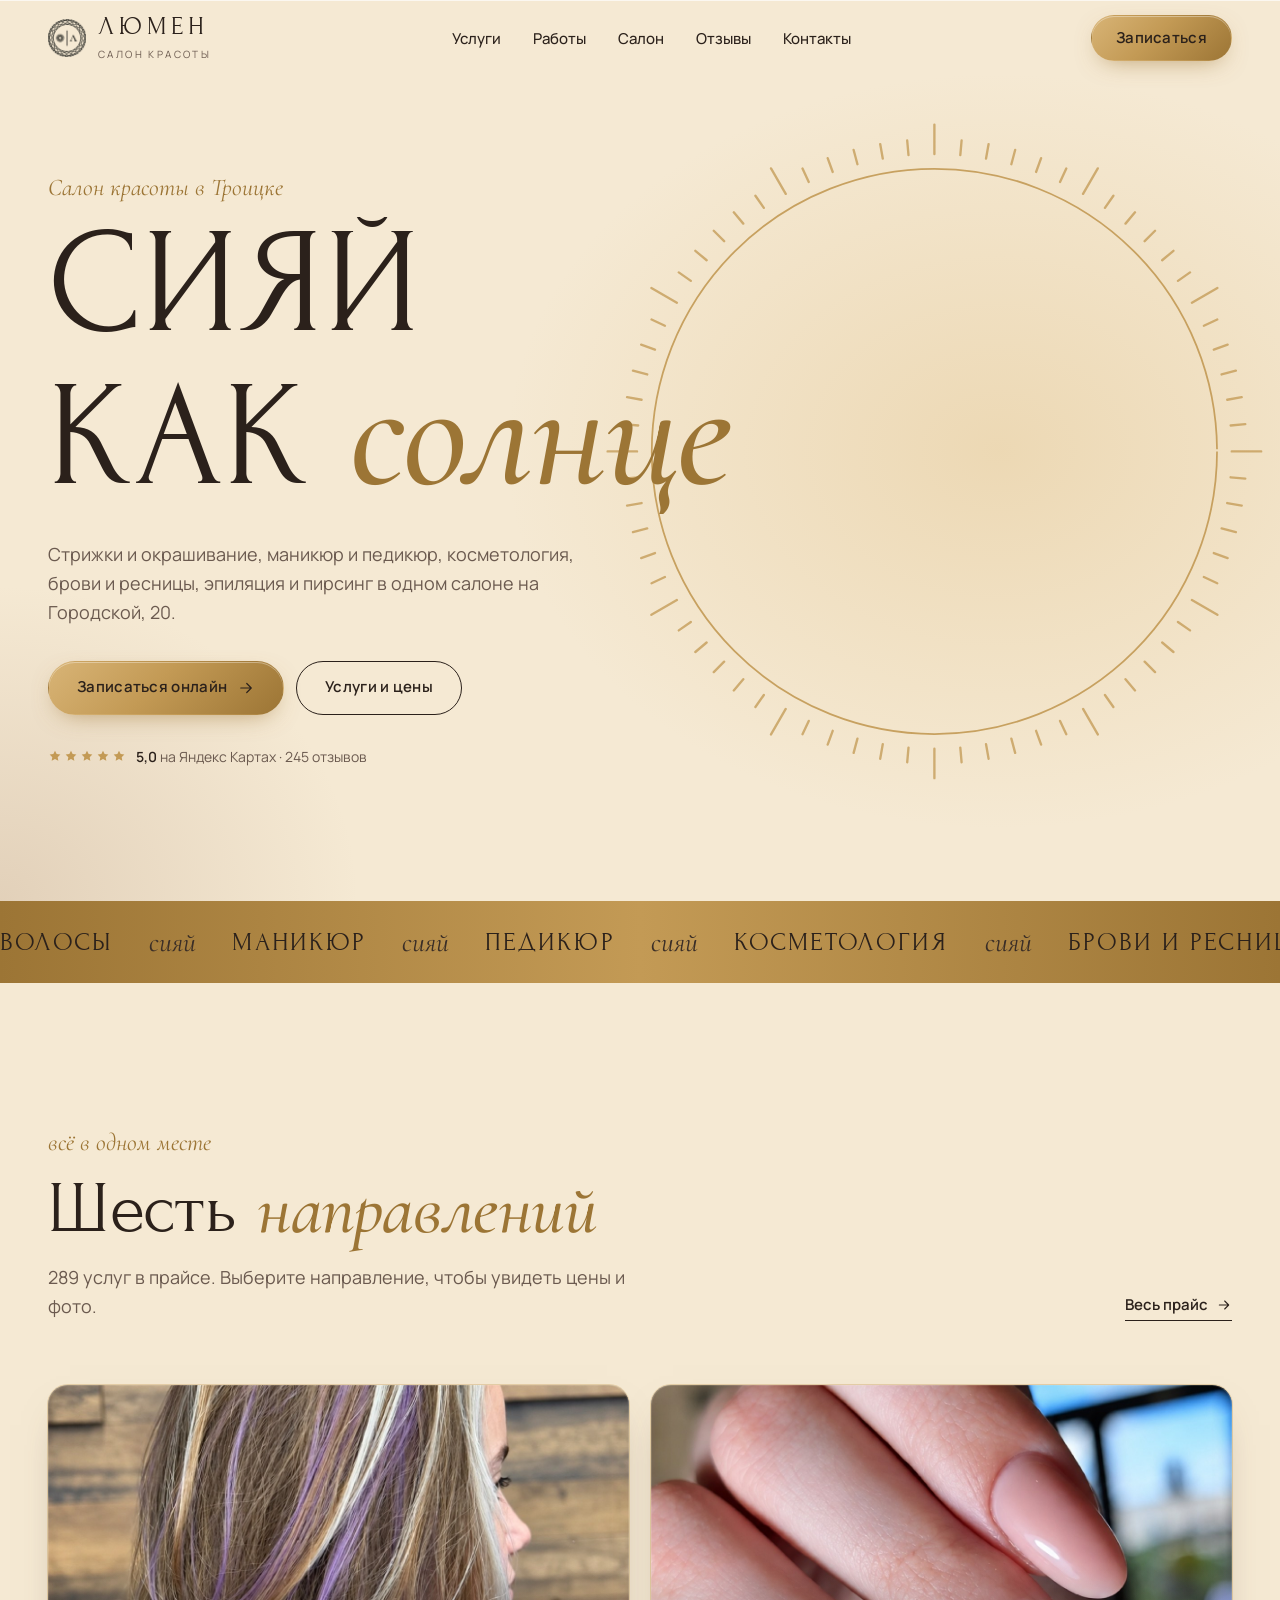
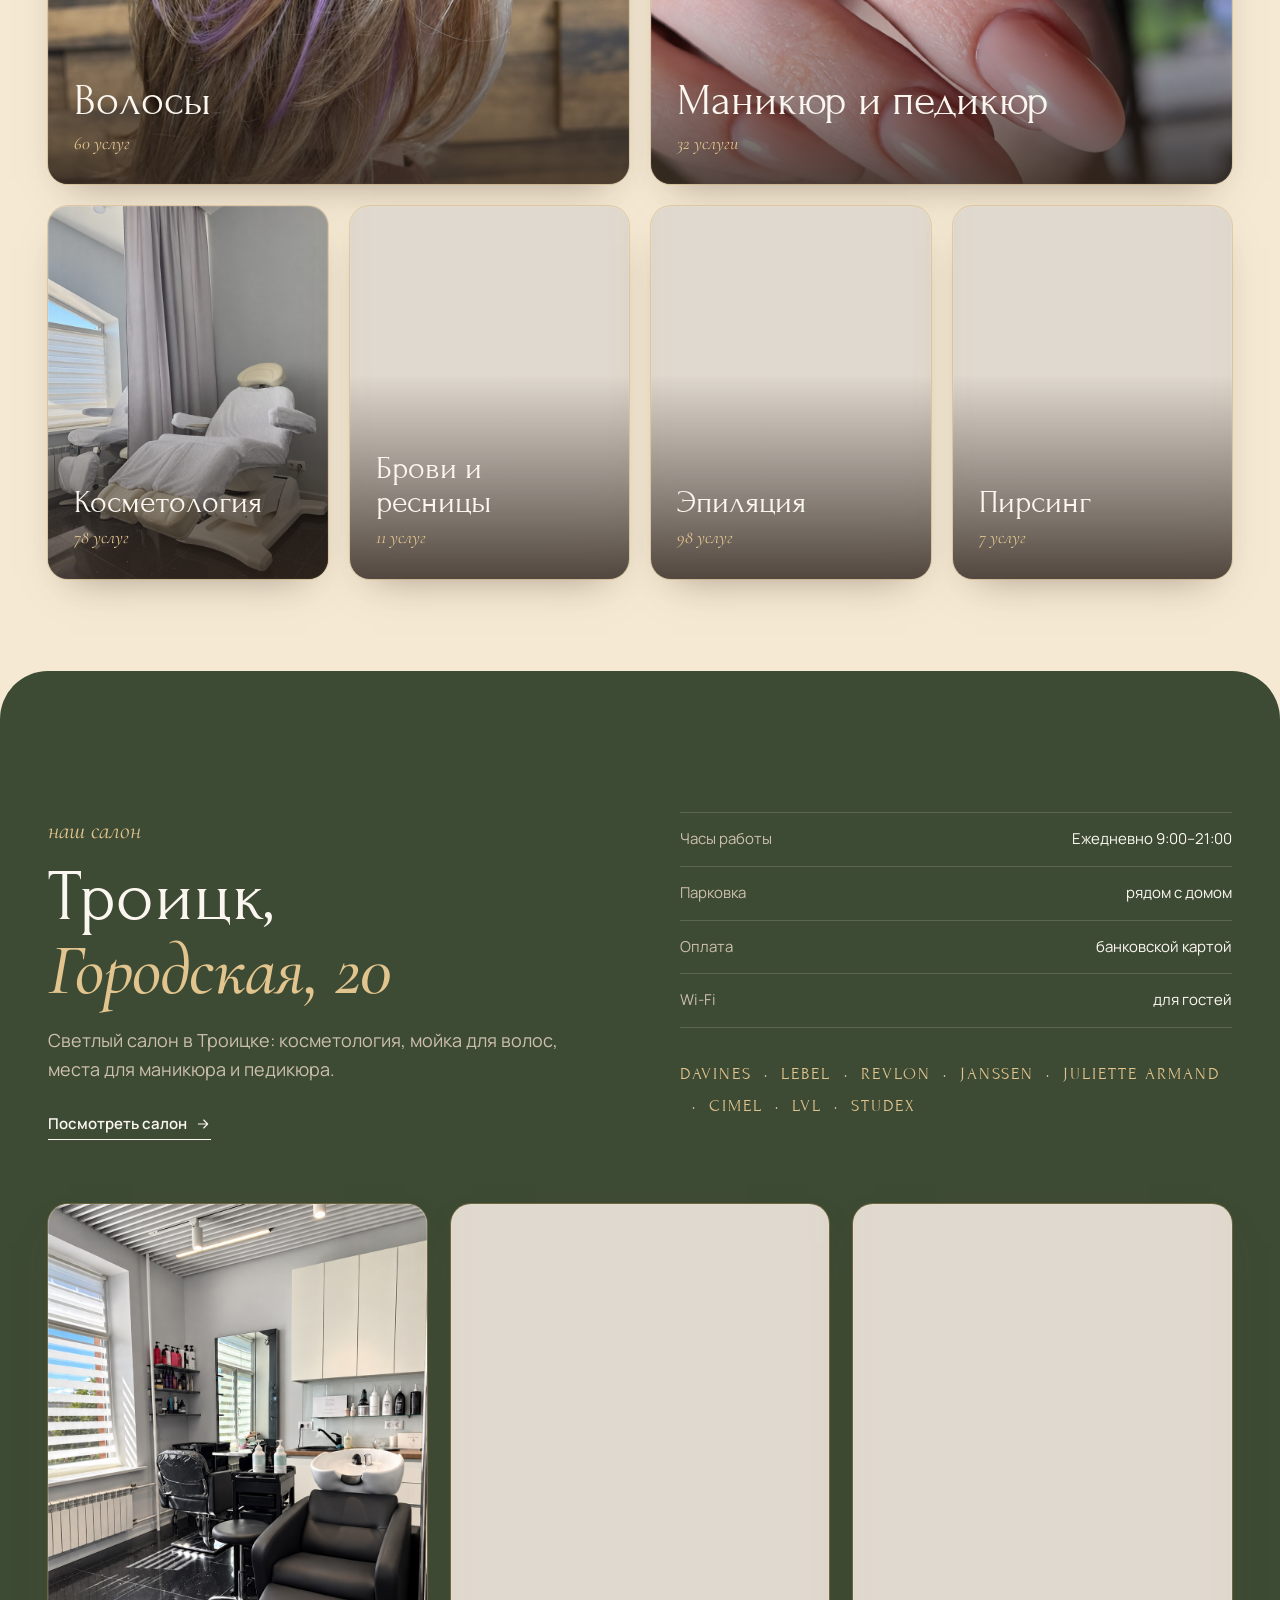
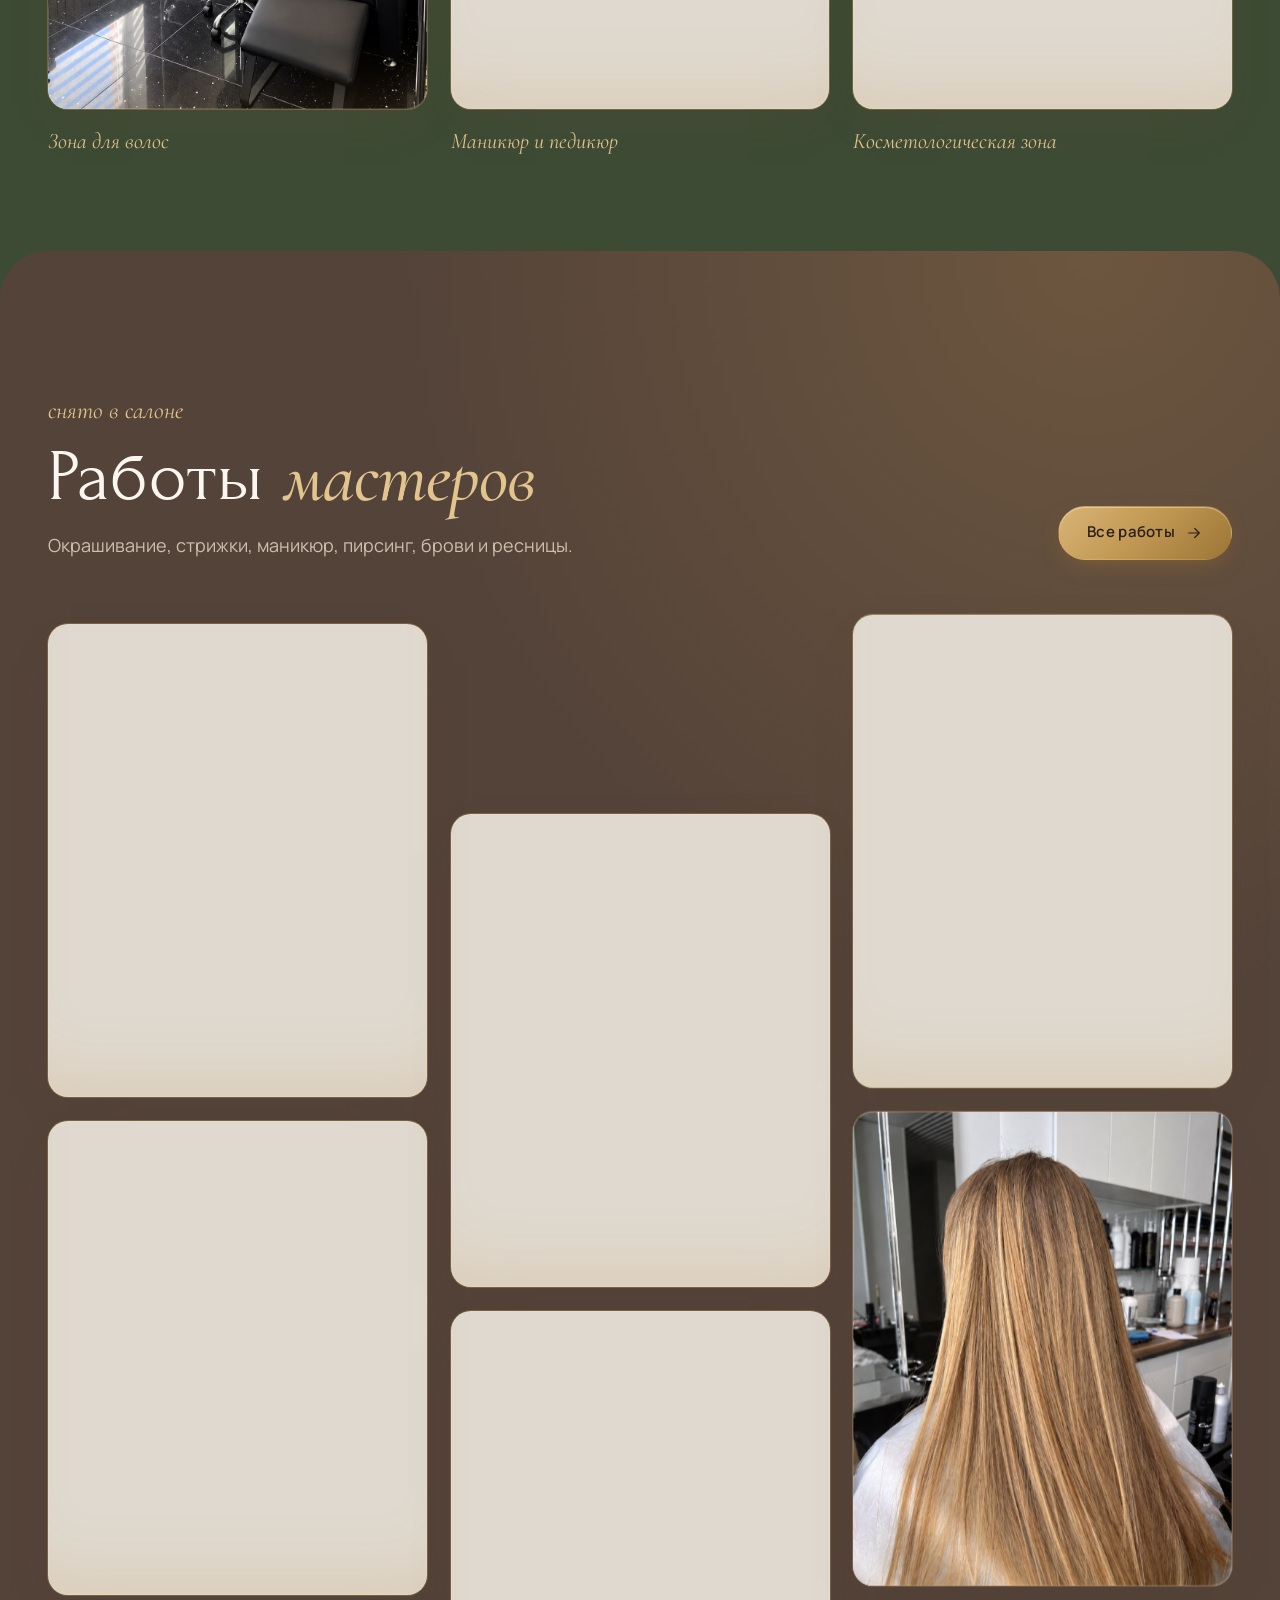
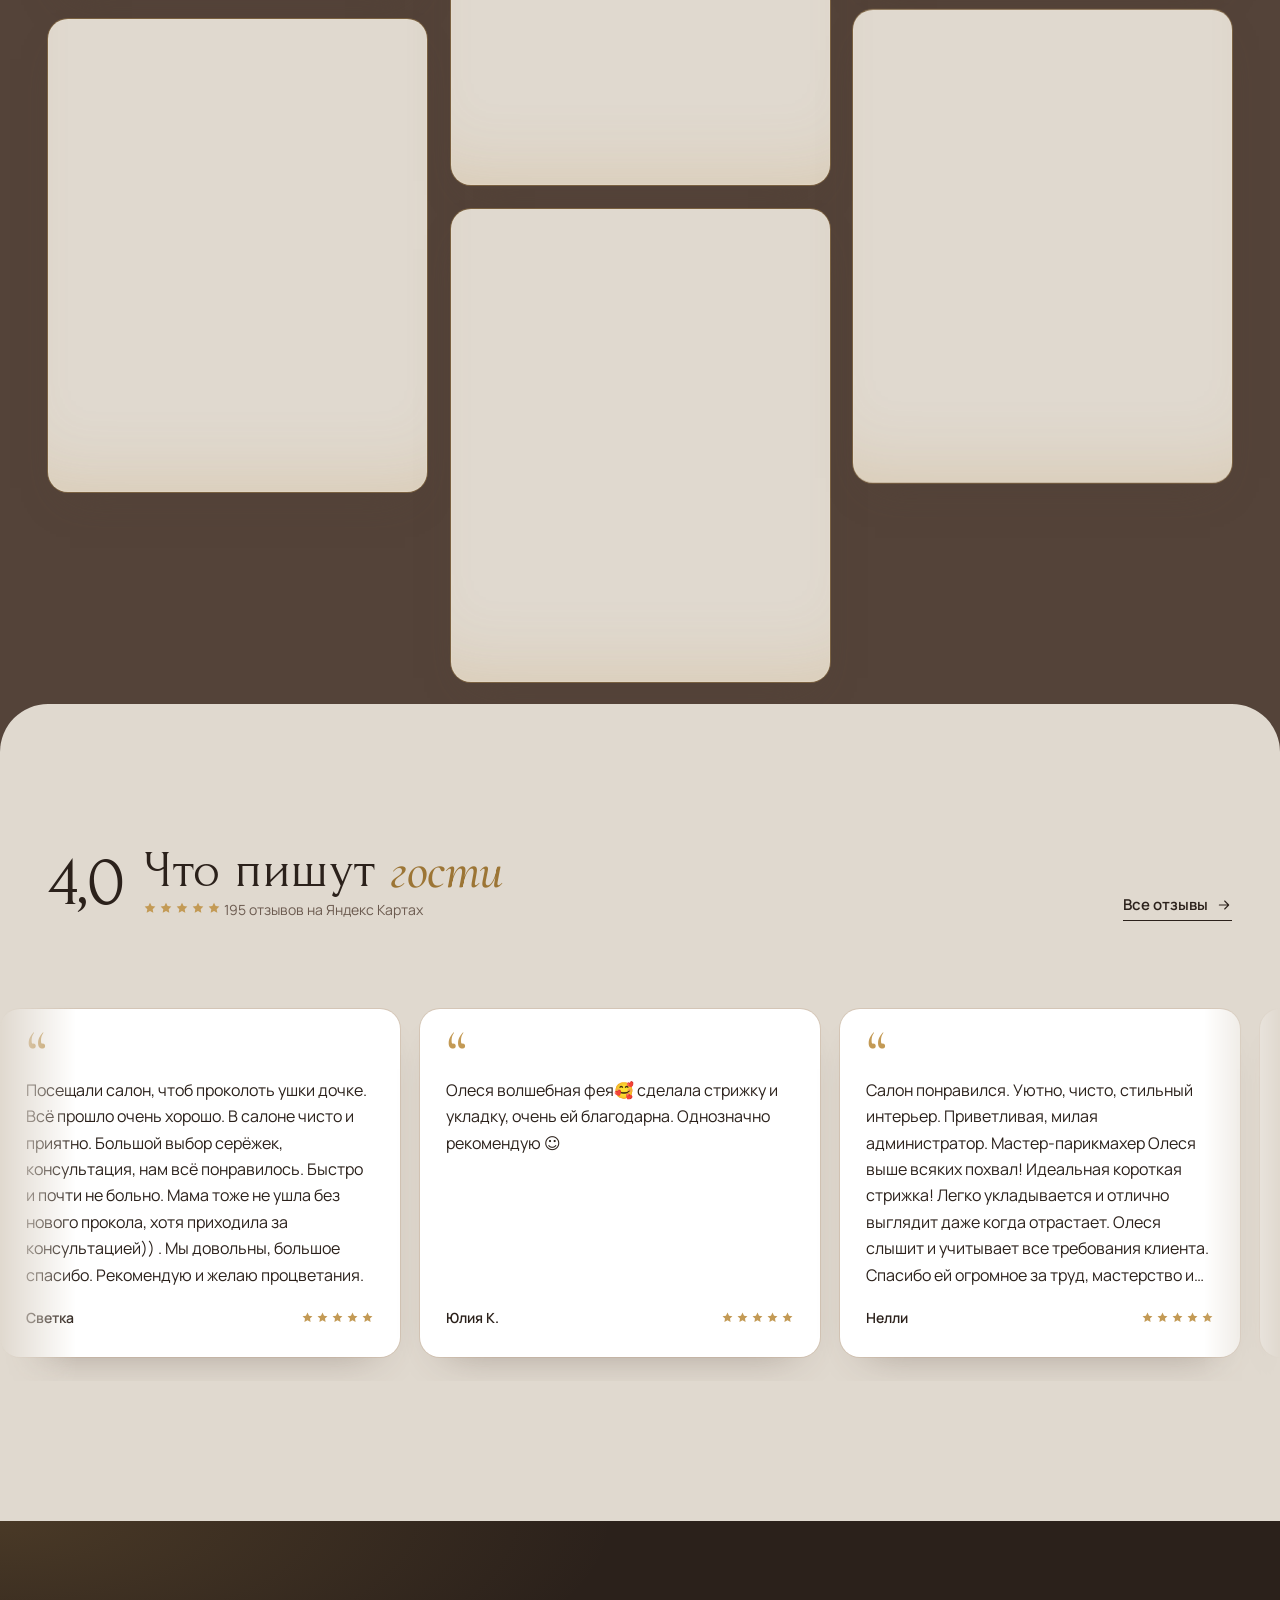
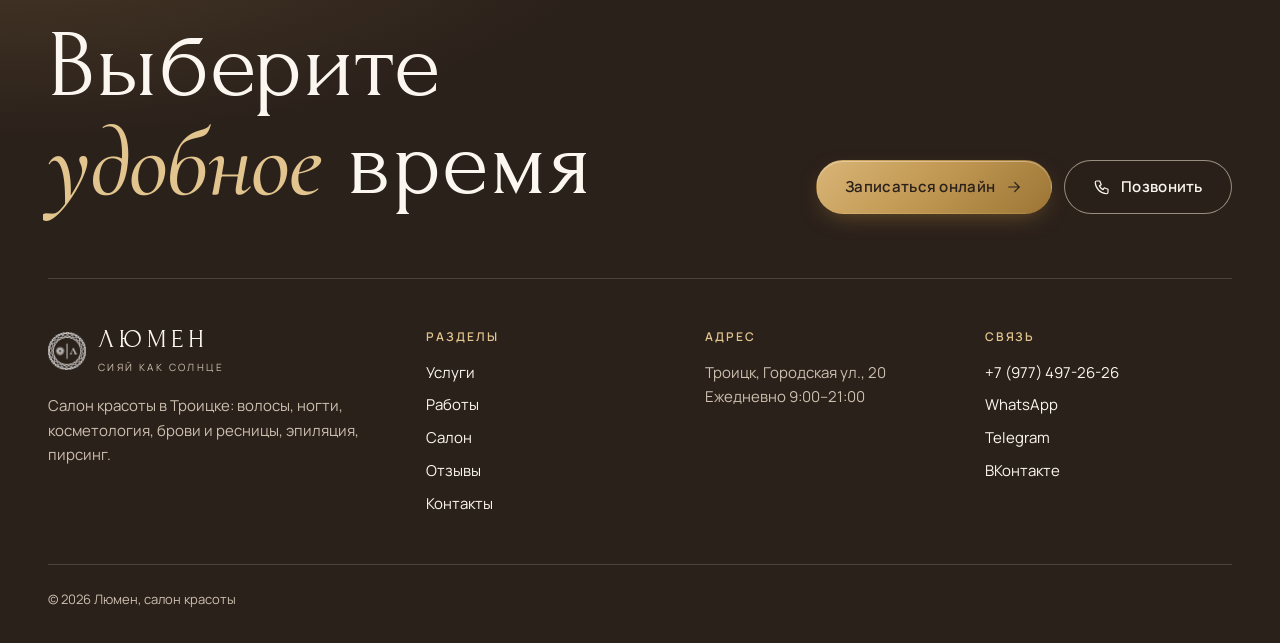
==== commit 98f375fc: "Люмен: свежие данные Яндекс.Карт (245 отзывов, лазерная эпиляция), scroll-эффекты Co-Authored-By: Cl" ====
--- a/index.html
+++ b/index.html
@@ -41,7 +41,7 @@
 </div>
 <main id="main">
 
-<section class="hero hero--plain" aria-label="Люмен">
+<section class="hero hero--plain" data-hero aria-label="Люмен">
   <!-- Фото первого экрана: ждём выбор Евгении (варианты: varianty.html). Вернуть блок .hero__media + .hero__shade. -->
   <div class="sun" aria-hidden="true">
     <svg viewBox="0 0 200 200"><g class="sun__spin"><circle class="sun__ring" cx="100" cy="100" r="96" pathLength="1"/><path class="sun__rays" d="M201.00 100.00L211.00 100.00M200.62 108.80L205.60 109.24M199.47 117.54L204.39 118.41M197.56 126.14L202.39 127.43M194.91 134.54L199.61 136.25M191.54 142.68L196.07 144.80M187.47 150.50L196.13 155.50M182.73 157.93L186.83 160.80M177.37 164.92L181.20 168.14M171.42 171.42L174.95 174.95M164.92 177.37L168.14 181.20M157.93 182.73L160.80 186.83M150.50 187.47L155.50 196.13M142.68 191.54L144.80 196.07M134.54 194.91L136.25 199.61M126.14 197.56L127.43 202.39M117.54 199.47L118.41 204.39M108.80 200.62L109.24 205.60M100.00 201.00L100.00 211.00M91.20 200.62L90.76 205.60M82.46 199.47L81.59 204.39M73.86 197.56L72.57 202.39M65.46 194.91L63.75 199.61M57.32 191.54L55.20 196.07M49.50 187.47L44.50 196.13M42.07 182.73L39.20 186.83M35.08 177.37L31.86 181.20M28.58 171.42L25.05 174.95M22.63 164.92L18.80 168.14M17.27 157.93L13.17 160.80M12.53 150.50L3.87 155.50M8.46 142.68L3.93 144.80M5.09 134.54L0.39 136.25M2.44 126.14L-2.39 127.43M0.53 117.54L-4.39 118.41M-0.62 108.80L-5.60 109.24M-1.00 100.00L-11.00 100.00M-0.62 91.20L-5.60 90.76M0.53 82.46L-4.39 81.59M2.44 73.86L-2.39 72.57M5.09 65.46L0.39 63.75M8.46 57.32L3.93 55.20M12.53 49.50L3.87 44.50M17.27 42.07L13.17 39.20M22.63 35.08L18.80 31.86M28.58 28.58L25.05 25.05M35.08 22.63L31.86 18.80M42.07 17.27L39.20 13.17M49.50 12.53L44.50 3.87M57.32 8.46L55.20 3.93M65.46 5.09L63.75 0.39M73.86 2.44L72.57 -2.39M82.46 0.53L81.59 -4.39M91.20 -0.62L90.76 -5.60M100.00 -1.00L100.00 -11.00M108.80 -0.62L109.24 -5.60M117.54 0.53L118.41 -4.39M126.14 2.44L127.43 -2.39M134.54 5.09L136.25 0.39M142.68 8.46L144.80 3.93M150.50 12.53L155.50 3.87M157.93 17.27L160.80 13.17M164.92 22.63L168.14 18.80M171.42 28.58L174.95 25.05M177.37 35.08L181.20 31.86M182.73 42.07L186.83 39.20M187.47 49.50L196.13 44.50M191.54 57.32L196.07 55.20M194.91 65.46L199.61 63.75M197.56 73.86L202.39 72.57M199.47 82.46L204.39 81.59M200.62 91.20L205.60 90.76" pathLength="1"/></g></svg>
@@ -54,30 +54,29 @@
       <a class="btn btn--gold" href="https://n207666.yclients.com/company/207418/personal/menu?o=" target="_blank" rel="noopener">Записаться онлайн <svg viewBox="0 0 24 24" fill="none" stroke="currentColor" stroke-width="1.6" stroke-linecap="round" stroke-linejoin="round" aria-hidden="true"><path d="M5 12h14M13 6l6 6-6 6"/></svg></a>
       <a class="btn btn--line" href="uslugi.html">Услуги и цены</a>
     </div>
-    <a class="hero__rating hero__fade" style="--i:3" href="https://yandex.ru/maps/org/lyumen/181692772645/reviews/" target="_blank" rel="noopener"><span class="stars" aria-hidden="true"><svg viewBox="0 0 24 24" fill="currentColor" aria-hidden="true"><path d="M12 2.8l2.8 5.8 6.4.9-4.6 4.5 1.1 6.3L12 17.3l-5.7 3 1.1-6.3L2.8 9.5l6.4-.9z"/></svg><svg viewBox="0 0 24 24" fill="currentColor" aria-hidden="true"><path d="M12 2.8l2.8 5.8 6.4.9-4.6 4.5 1.1 6.3L12 17.3l-5.7 3 1.1-6.3L2.8 9.5l6.4-.9z"/></svg><svg viewBox="0 0 24 24" fill="currentColor" aria-hidden="true"><path d="M12 2.8l2.8 5.8 6.4.9-4.6 4.5 1.1 6.3L12 17.3l-5.7 3 1.1-6.3L2.8 9.5l6.4-.9z"/></svg><svg viewBox="0 0 24 24" fill="currentColor" aria-hidden="true"><path d="M12 2.8l2.8 5.8 6.4.9-4.6 4.5 1.1 6.3L12 17.3l-5.7 3 1.1-6.3L2.8 9.5l6.4-.9z"/></svg><svg viewBox="0 0 24 24" fill="currentColor" aria-hidden="true"><path d="M12 2.8l2.8 5.8 6.4.9-4.6 4.5 1.1 6.3L12 17.3l-5.7 3 1.1-6.3L2.8 9.5l6.4-.9z"/></svg></span><span><b>5,0</b> на Яндекс Картах · 240 отзывов</span></a>
-  </div>
-  <div class="hero__scroll" aria-hidden="true"><i></i>Листайте</div>
-</section>
-
-<div class="marquee" aria-label="Направления салона"><div class="marquee__track"><div class="marquee__group"><span>Волосы</span><i>сияй</i><span>Маникюр</span><i>сияй</i><span>Педикюр</span><i>сияй</i><span>Косметология</span><i>сияй</i><span>Брови и ресницы</span><i>сияй</i><span>Эпиляция</span><i>сияй</i><span>Пирсинг</span><i>сияй</i><span>Макияж</span><i>сияй</i></div><div class="marquee__group" aria-hidden="true"><span>Волосы</span><i>сияй</i><span>Маникюр</span><i>сияй</i><span>Педикюр</span><i>сияй</i><span>Косметология</span><i>сияй</i><span>Брови и ресницы</span><i>сияй</i><span>Эпиляция</span><i>сияй</i><span>Пирсинг</span><i>сияй</i><span>Макияж</span><i>сияй</i></div></div></div>
+    <a class="hero__rating hero__fade" style="--i:3" href="https://yandex.ru/maps/org/lyumen/181692772645/reviews/" target="_blank" rel="noopener"><span class="stars" aria-hidden="true"><svg viewBox="0 0 24 24" fill="currentColor" aria-hidden="true"><path d="M12 2.8l2.8 5.8 6.4.9-4.6 4.5 1.1 6.3L12 17.3l-5.7 3 1.1-6.3L2.8 9.5l6.4-.9z"/></svg><svg viewBox="0 0 24 24" fill="currentColor" aria-hidden="true"><path d="M12 2.8l2.8 5.8 6.4.9-4.6 4.5 1.1 6.3L12 17.3l-5.7 3 1.1-6.3L2.8 9.5l6.4-.9z"/></svg><svg viewBox="0 0 24 24" fill="currentColor" aria-hidden="true"><path d="M12 2.8l2.8 5.8 6.4.9-4.6 4.5 1.1 6.3L12 17.3l-5.7 3 1.1-6.3L2.8 9.5l6.4-.9z"/></svg><svg viewBox="0 0 24 24" fill="currentColor" aria-hidden="true"><path d="M12 2.8l2.8 5.8 6.4.9-4.6 4.5 1.1 6.3L12 17.3l-5.7 3 1.1-6.3L2.8 9.5l6.4-.9z"/></svg><svg viewBox="0 0 24 24" fill="currentColor" aria-hidden="true"><path d="M12 2.8l2.8 5.8 6.4.9-4.6 4.5 1.1 6.3L12 17.3l-5.7 3 1.1-6.3L2.8 9.5l6.4-.9z"/></svg></span><span><b data-count="5,0">5,0</b> на Яндекс Картах · <span data-count="245">245</span> отзывов</span></a>
+  </div>
+</section>
+
+<div class="marquee" aria-label="Направления салона"><div class="marquee__track" data-velocity><div class="marquee__group"><span>Волосы</span><i>сияй</i><span>Маникюр</span><i>сияй</i><span>Педикюр</span><i>сияй</i><span>Косметология</span><i>сияй</i><span>Брови и ресницы</span><i>сияй</i><span>Эпиляция</span><i>сияй</i><span>Пирсинг</span><i>сияй</i><span>Макияж</span><i>сияй</i></div><div class="marquee__group" aria-hidden="true"><span>Волосы</span><i>сияй</i><span>Маникюр</span><i>сияй</i><span>Педикюр</span><i>сияй</i><span>Косметология</span><i>сияй</i><span>Брови и ресницы</span><i>сияй</i><span>Эпиляция</span><i>сияй</i><span>Пирсинг</span><i>сияй</i><span>Макияж</span><i>сияй</i></div></div></div>
 
 <section class="section section--glow" aria-labelledby="dirs-title">
   <div class="wrap">
     <div class="section__head">
       <div data-reveal>
         <p class="kicker">всё в одном месте</p>
-        <h2 class="h2" id="dirs-title">Шесть <em>направлений</em></h2>
-        <p class="lead">219 услуг в прайсе. Выберите направление, чтобы увидеть цены и фото.</p>
+        <h2 class="h2" data-split id="dirs-title">Шесть <em>направлений</em></h2>
+        <p class="lead">289 услуг в прайсе. Выберите направление, чтобы увидеть цены и фото.</p>
       </div>
       <a class="link-arrow" href="uslugi.html" data-reveal>Весь прайс <svg viewBox="0 0 24 24" fill="none" stroke="currentColor" stroke-width="1.6" stroke-linecap="round" stroke-linejoin="round" aria-hidden="true"><path d="M5 12h14M13 6l6 6-6 6"/></svg></a>
     </div>
     <ul class="dirs">
-      <li data-reveal style="--i:0"><a class="dir" href="uslugi.html#hair"><div class="glow"><img src="assets/img/dir-hair.jpg" alt="Мелированные волосы после окрашивания в салоне" width="1200" height="1600" loading="lazy" decoding="async"><div class="dir__over"><span class="dir__name">Волосы</span><span class="dir__count">60 услуг</span></div></div></a></li>
-      <li data-reveal style="--i:1"><a class="dir" href="uslugi.html#manicure"><div class="glow"><img src="assets/img/dir-nails.jpg" alt="Нюдовый маникюр" width="1294" height="1600" loading="lazy" decoding="async"><div class="dir__over"><span class="dir__name">Маникюр и педикюр</span><span class="dir__count">32 услуги</span></div></div></a></li>
-      <li data-reveal style="--i:2"><a class="dir" href="uslugi.html#aesth"><div class="glow"><img src="assets/img/dir-cosmo.jpg" alt="Кабинет косметолога с креслом" width="750" height="1000" loading="lazy" decoding="async"><div class="dir__over"><span class="dir__name">Косметология</span><span class="dir__count">78 услуг</span></div></div></a></li>
-      <li data-reveal style="--i:0"><a class="dir" href="uslugi.html#brows"><div class="glow"><img src="assets/img/dir-brows.jpg" alt="Ресницы после ламинирования" width="1600" height="1518" loading="lazy" decoding="async"><div class="dir__over"><span class="dir__name">Брови и ресницы</span><span class="dir__count">11 услуг</span></div></div></a></li>
-      <li data-reveal style="--i:1"><a class="dir" href="uslugi.html#epil-f"><div class="glow"><img src="assets/img/dir-epil.jpg" alt="Гранулы воска для эпиляции" width="1200" height="1600" loading="lazy" decoding="async"><div class="dir__over"><span class="dir__name">Эпиляция</span><span class="dir__count">28 услуг</span></div></div></a></li>
-      <li data-reveal style="--i:2"><a class="dir" href="uslugi.html#piercing"><div class="glow"><img src="assets/img/dir-piercing.jpg" alt="Серьги в хрящике и мочке уха" width="1200" height="1600" loading="lazy" decoding="async"><div class="dir__over"><span class="dir__name">Пирсинг</span><span class="dir__count">7 услуг</span></div></div></a></li>
+      <li data-reveal style="--i:0"><a class="dir" href="uslugi.html#hair"><div class="glow" data-wipe><img src="assets/img/dir-hair.jpg" alt="Мелированные волосы после окрашивания в салоне" width="1200" height="1600" loading="lazy" decoding="async"><div class="dir__over"><span class="dir__name">Волосы</span><span class="dir__count">60 услуг</span></div></div></a></li>
+      <li data-reveal style="--i:1"><a class="dir" href="uslugi.html#manicure"><div class="glow" data-wipe><img src="assets/img/dir-nails.jpg" alt="Нюдовый маникюр" width="1294" height="1600" loading="lazy" decoding="async"><div class="dir__over"><span class="dir__name">Маникюр и педикюр</span><span class="dir__count">32 услуги</span></div></div></a></li>
+      <li data-reveal style="--i:2"><a class="dir" href="uslugi.html#aesth"><div class="glow" data-wipe><img src="assets/img/dir-cosmo.jpg" alt="Косметологическое кресло у окна" width="750" height="1000" loading="lazy" decoding="async"><div class="dir__over"><span class="dir__name">Косметология</span><span class="dir__count">78 услуг</span></div></div></a></li>
+      <li data-reveal style="--i:0"><a class="dir" href="uslugi.html#brows"><div class="glow" data-wipe><img src="assets/img/dir-brows.jpg" alt="Ресницы после ламинирования" width="1600" height="1518" loading="lazy" decoding="async"><div class="dir__over"><span class="dir__name">Брови и ресницы</span><span class="dir__count">11 услуг</span></div></div></a></li>
+      <li data-reveal style="--i:1"><a class="dir" href="uslugi.html#epil-f"><div class="glow" data-wipe><img src="assets/img/dir-epil.jpg" alt="Гранулы воска для эпиляции" width="1200" height="1600" loading="lazy" decoding="async"><div class="dir__over"><span class="dir__name">Эпиляция</span><span class="dir__count">98 услуг</span></div></div></a></li>
+      <li data-reveal style="--i:2"><a class="dir" href="uslugi.html#piercing"><div class="glow" data-wipe><img src="assets/img/dir-piercing.jpg" alt="Серьги в хрящике и мочке уха" width="1200" height="1600" loading="lazy" decoding="async"><div class="dir__over"><span class="dir__name">Пирсинг</span><span class="dir__count">7 услуг</span></div></div></a></li>
     </ul>
   </div>
 </section>
@@ -87,24 +86,24 @@
     <div class="salon-head">
       <div data-reveal>
         <p class="kicker">наш салон</p>
-        <h2 class="h2" id="salon-title">Троицк, <em>Городская, 20</em></h2>
-        <p class="lead" style="margin-top:18px">Светлый салон в Троицке. Отдельный кабинет косметолога, мойка для волос, места для маникюра и педикюра.</p>
+        <h2 class="h2" data-split id="salon-title">Троицк, <em>Городская, 20</em></h2>
+        <p class="lead" style="margin-top:18px">Светлый салон в Троицке: косметология, мойка для волос, места для маникюра и педикюра.</p>
         <a class="link-arrow" href="salon.html" style="margin-top:28px;color:var(--paper)">Посмотреть салон <svg viewBox="0 0 24 24" fill="none" stroke="currentColor" stroke-width="1.6" stroke-linecap="round" stroke-linejoin="round" aria-hidden="true"><path d="M5 12h14M13 6l6 6-6 6"/></svg></a>
       </div>
       <div data-reveal style="--i:1">
         <ul class="facts" style="margin-top:0">
           <li><span>Часы работы</span><span>Ежедневно 9:00–21:00</span></li>
           <li><span>Парковка</span><span>рядом с домом</span></li>
-          <li><span>Оплата</span><span>картой и наличными</span></li>
+          <li><span>Оплата</span><span>банковской картой</span></li>
           <li><span>Wi‑Fi</span><span>для гостей</span></li>
         </ul>
         <p class="brands"><span>DAVINES</span><span>LEBEL</span><span>REVLON</span><span>JANSSEN</span><span>JULIETTE ARMAND</span><span>CIMEL</span><span>LVL</span><span>STUDEX</span></p>
       </div>
     </div>
     <div class="trio">
-      <figure data-reveal style="--i:0"><div class="glow "><img src="assets/img/salon/salon-03.jpg" alt="Зал с мойкой для волос" width="1950" height="2600" loading="lazy" decoding="async"></div><figcaption>Зона для волос</figcaption></figure>
-      <figure data-reveal style="--i:1"><div class="glow "><img src="assets/img/salon/salon-07.jpg" alt="Столы мастеров маникюра" width="750" height="1000" loading="lazy" decoding="async"></div><figcaption>Маникюр и педикюр</figcaption></figure>
-      <figure data-reveal style="--i:2"><div class="glow "><img src="assets/img/salon/salon-04.jpg" alt="Кабинет косметолога с кушеткой" width="750" height="1000" loading="lazy" decoding="async"></div><figcaption>Кабинет косметолога</figcaption></figure>
+      <figure data-reveal style="--i:0"><div class="glow " data-wipe><img src="assets/img/salon/salon-03.jpg" alt="Зал с мойкой для волос" width="1950" height="2600" loading="lazy" decoding="async"></div><figcaption>Зона для волос</figcaption></figure>
+      <figure data-reveal style="--i:1"><div class="glow " data-wipe><img src="assets/img/salon/salon-07.jpg" alt="Столы мастеров маникюра" width="750" height="1000" loading="lazy" decoding="async"></div><figcaption>Маникюр и педикюр</figcaption></figure>
+      <figure data-reveal style="--i:2"><div class="glow " data-wipe><img src="assets/img/salon/salon-04.jpg" alt="Косметологическая зона с кушеткой" width="750" height="1000" loading="lazy" decoding="async"></div><figcaption>Косметологическая зона</figcaption></figure>
     </div>
   </div>
 </section>
@@ -114,7 +113,7 @@
     <div class="section__head">
       <div data-reveal>
         <p class="kicker">снято в салоне</p>
-        <h2 class="h2" id="works-title">Работы <em>мастеров</em></h2>
+        <h2 class="h2" data-split id="works-title">Работы <em>мастеров</em></h2>
         <p class="lead">Окрашивание, стрижки, маникюр, пирсинг, брови и ресницы.</p>
       </div>
       <a class="btn btn--gold" href="raboty.html" data-reveal>Все работы <svg viewBox="0 0 24 24" fill="none" stroke="currentColor" stroke-width="1.6" stroke-linecap="round" stroke-linejoin="round" aria-hidden="true"><path d="M5 12h14M13 6l6 6-6 6"/></svg></a>
@@ -131,15 +130,35 @@
   <div class="wrap">
     <div class="section__head">
       <div class="rating-big" data-reveal>
-        <span class="rating-big__num">5,0</span>
-        <div><h2 class="h2" id="rev-title" style="font-size:clamp(32px,5vw,52px)">Что пишут <em>гости</em></h2><p><span class="stars" aria-hidden="true"><svg viewBox="0 0 24 24" fill="currentColor" aria-hidden="true"><path d="M12 2.8l2.8 5.8 6.4.9-4.6 4.5 1.1 6.3L12 17.3l-5.7 3 1.1-6.3L2.8 9.5l6.4-.9z"/></svg><svg viewBox="0 0 24 24" fill="currentColor" aria-hidden="true"><path d="M12 2.8l2.8 5.8 6.4.9-4.6 4.5 1.1 6.3L12 17.3l-5.7 3 1.1-6.3L2.8 9.5l6.4-.9z"/></svg><svg viewBox="0 0 24 24" fill="currentColor" aria-hidden="true"><path d="M12 2.8l2.8 5.8 6.4.9-4.6 4.5 1.1 6.3L12 17.3l-5.7 3 1.1-6.3L2.8 9.5l6.4-.9z"/></svg><svg viewBox="0 0 24 24" fill="currentColor" aria-hidden="true"><path d="M12 2.8l2.8 5.8 6.4.9-4.6 4.5 1.1 6.3L12 17.3l-5.7 3 1.1-6.3L2.8 9.5l6.4-.9z"/></svg><svg viewBox="0 0 24 24" fill="currentColor" aria-hidden="true"><path d="M12 2.8l2.8 5.8 6.4.9-4.6 4.5 1.1 6.3L12 17.3l-5.7 3 1.1-6.3L2.8 9.5l6.4-.9z"/></svg></span> 240 отзывов на Яндекс Картах</p></div>
+        <span class="rating-big__num" data-count="5,0">5,0</span>
+        <div><h2 class="h2" data-split id="rev-title" style="font-size:clamp(32px,5vw,52px)">Что пишут <em>гости</em></h2><p><span class="stars" aria-hidden="true"><svg viewBox="0 0 24 24" fill="currentColor" aria-hidden="true"><path d="M12 2.8l2.8 5.8 6.4.9-4.6 4.5 1.1 6.3L12 17.3l-5.7 3 1.1-6.3L2.8 9.5l6.4-.9z"/></svg><svg viewBox="0 0 24 24" fill="currentColor" aria-hidden="true"><path d="M12 2.8l2.8 5.8 6.4.9-4.6 4.5 1.1 6.3L12 17.3l-5.7 3 1.1-6.3L2.8 9.5l6.4-.9z"/></svg><svg viewBox="0 0 24 24" fill="currentColor" aria-hidden="true"><path d="M12 2.8l2.8 5.8 6.4.9-4.6 4.5 1.1 6.3L12 17.3l-5.7 3 1.1-6.3L2.8 9.5l6.4-.9z"/></svg><svg viewBox="0 0 24 24" fill="currentColor" aria-hidden="true"><path d="M12 2.8l2.8 5.8 6.4.9-4.6 4.5 1.1 6.3L12 17.3l-5.7 3 1.1-6.3L2.8 9.5l6.4-.9z"/></svg><svg viewBox="0 0 24 24" fill="currentColor" aria-hidden="true"><path d="M12 2.8l2.8 5.8 6.4.9-4.6 4.5 1.1 6.3L12 17.3l-5.7 3 1.1-6.3L2.8 9.5l6.4-.9z"/></svg></span> <span data-count="245">245</span> отзывов на Яндекс Картах</p></div>
       </div>
       <a class="link-arrow" href="otzyvy.html" data-reveal>Все отзывы <svg viewBox="0 0 24 24" fill="none" stroke="currentColor" stroke-width="1.6" stroke-linecap="round" stroke-linejoin="round" aria-hidden="true"><path d="M5 12h14M13 6l6 6-6 6"/></svg></a>
     </div>
   </div>
   <div class="rev-marquee">
-    <div class="rev-marquee__track">
+    <div class="rev-marquee__track" data-velocity>
       <figure class="review">
+  <span class="review__q" aria-hidden="true">“</span>
+  <blockquote class="review__text">Посещали салон, чтоб проколоть ушки дочке. Всё прошло очень хорошо. В салоне чисто и приятно. Большой выбор серёжек, консультация, нам всё понравилось. Быстро и почти не больно. Мама тоже не ушла без нового прокола, хотя приходила за консультацией)) . Мы довольны, большое спасибо. Рекомендую и желаю процветания.</blockquote>
+  <figcaption><b>Светка</b><span class="stars" aria-hidden="true"><svg viewBox="0 0 24 24" fill="currentColor" aria-hidden="true"><path d="M12 2.8l2.8 5.8 6.4.9-4.6 4.5 1.1 6.3L12 17.3l-5.7 3 1.1-6.3L2.8 9.5l6.4-.9z"/></svg><svg viewBox="0 0 24 24" fill="currentColor" aria-hidden="true"><path d="M12 2.8l2.8 5.8 6.4.9-4.6 4.5 1.1 6.3L12 17.3l-5.7 3 1.1-6.3L2.8 9.5l6.4-.9z"/></svg><svg viewBox="0 0 24 24" fill="currentColor" aria-hidden="true"><path d="M12 2.8l2.8 5.8 6.4.9-4.6 4.5 1.1 6.3L12 17.3l-5.7 3 1.1-6.3L2.8 9.5l6.4-.9z"/></svg><svg viewBox="0 0 24 24" fill="currentColor" aria-hidden="true"><path d="M12 2.8l2.8 5.8 6.4.9-4.6 4.5 1.1 6.3L12 17.3l-5.7 3 1.1-6.3L2.8 9.5l6.4-.9z"/></svg><svg viewBox="0 0 24 24" fill="currentColor" aria-hidden="true"><path d="M12 2.8l2.8 5.8 6.4.9-4.6 4.5 1.1 6.3L12 17.3l-5.7 3 1.1-6.3L2.8 9.5l6.4-.9z"/></svg></span></figcaption>
+</figure><figure class="review">
+  <span class="review__q" aria-hidden="true">“</span>
+  <blockquote class="review__text">Олеся волшебная фея🥰 сделала стрижку и укладку, очень ей благодарна. Однозначно рекомендую ☺️</blockquote>
+  <figcaption><b>Юлия К.</b><span class="stars" aria-hidden="true"><svg viewBox="0 0 24 24" fill="currentColor" aria-hidden="true"><path d="M12 2.8l2.8 5.8 6.4.9-4.6 4.5 1.1 6.3L12 17.3l-5.7 3 1.1-6.3L2.8 9.5l6.4-.9z"/></svg><svg viewBox="0 0 24 24" fill="currentColor" aria-hidden="true"><path d="M12 2.8l2.8 5.8 6.4.9-4.6 4.5 1.1 6.3L12 17.3l-5.7 3 1.1-6.3L2.8 9.5l6.4-.9z"/></svg><svg viewBox="0 0 24 24" fill="currentColor" aria-hidden="true"><path d="M12 2.8l2.8 5.8 6.4.9-4.6 4.5 1.1 6.3L12 17.3l-5.7 3 1.1-6.3L2.8 9.5l6.4-.9z"/></svg><svg viewBox="0 0 24 24" fill="currentColor" aria-hidden="true"><path d="M12 2.8l2.8 5.8 6.4.9-4.6 4.5 1.1 6.3L12 17.3l-5.7 3 1.1-6.3L2.8 9.5l6.4-.9z"/></svg><svg viewBox="0 0 24 24" fill="currentColor" aria-hidden="true"><path d="M12 2.8l2.8 5.8 6.4.9-4.6 4.5 1.1 6.3L12 17.3l-5.7 3 1.1-6.3L2.8 9.5l6.4-.9z"/></svg></span></figcaption>
+</figure><figure class="review">
+  <span class="review__q" aria-hidden="true">“</span>
+  <blockquote class="review__text">Салон понравился. Уютно, чисто, стильный интерьер. Приветливая, милая администратор. Мастер-парикмахер Олеся выше всяких похвал! Идеальная короткая стрижка! Легко укладывается и отлично выглядит даже когда отрастает. Олеся слышит и учитывает все требования клиента. Спасибо ей огромное за труд, мастерство и золотые руки!</blockquote>
+  <figcaption><b>Нелли</b><span class="stars" aria-hidden="true"><svg viewBox="0 0 24 24" fill="currentColor" aria-hidden="true"><path d="M12 2.8l2.8 5.8 6.4.9-4.6 4.5 1.1 6.3L12 17.3l-5.7 3 1.1-6.3L2.8 9.5l6.4-.9z"/></svg><svg viewBox="0 0 24 24" fill="currentColor" aria-hidden="true"><path d="M12 2.8l2.8 5.8 6.4.9-4.6 4.5 1.1 6.3L12 17.3l-5.7 3 1.1-6.3L2.8 9.5l6.4-.9z"/></svg><svg viewBox="0 0 24 24" fill="currentColor" aria-hidden="true"><path d="M12 2.8l2.8 5.8 6.4.9-4.6 4.5 1.1 6.3L12 17.3l-5.7 3 1.1-6.3L2.8 9.5l6.4-.9z"/></svg><svg viewBox="0 0 24 24" fill="currentColor" aria-hidden="true"><path d="M12 2.8l2.8 5.8 6.4.9-4.6 4.5 1.1 6.3L12 17.3l-5.7 3 1.1-6.3L2.8 9.5l6.4-.9z"/></svg><svg viewBox="0 0 24 24" fill="currentColor" aria-hidden="true"><path d="M12 2.8l2.8 5.8 6.4.9-4.6 4.5 1.1 6.3L12 17.3l-5.7 3 1.1-6.3L2.8 9.5l6.4-.9z"/></svg></span></figcaption>
+</figure><figure class="review">
+  <span class="review__q" aria-hidden="true">“</span>
+  <blockquote class="review__text">Отличное окрашивание,приятная обстановка. Большое спасибо мастеру -Олесе.</blockquote>
+  <figcaption><b>Molly</b><span class="stars" aria-hidden="true"><svg viewBox="0 0 24 24" fill="currentColor" aria-hidden="true"><path d="M12 2.8l2.8 5.8 6.4.9-4.6 4.5 1.1 6.3L12 17.3l-5.7 3 1.1-6.3L2.8 9.5l6.4-.9z"/></svg><svg viewBox="0 0 24 24" fill="currentColor" aria-hidden="true"><path d="M12 2.8l2.8 5.8 6.4.9-4.6 4.5 1.1 6.3L12 17.3l-5.7 3 1.1-6.3L2.8 9.5l6.4-.9z"/></svg><svg viewBox="0 0 24 24" fill="currentColor" aria-hidden="true"><path d="M12 2.8l2.8 5.8 6.4.9-4.6 4.5 1.1 6.3L12 17.3l-5.7 3 1.1-6.3L2.8 9.5l6.4-.9z"/></svg><svg viewBox="0 0 24 24" fill="currentColor" aria-hidden="true"><path d="M12 2.8l2.8 5.8 6.4.9-4.6 4.5 1.1 6.3L12 17.3l-5.7 3 1.1-6.3L2.8 9.5l6.4-.9z"/></svg><svg viewBox="0 0 24 24" fill="currentColor" aria-hidden="true"><path d="M12 2.8l2.8 5.8 6.4.9-4.6 4.5 1.1 6.3L12 17.3l-5.7 3 1.1-6.3L2.8 9.5l6.4-.9z"/></svg></span></figcaption>
+</figure><figure class="review">
+  <span class="review__q" aria-hidden="true">“</span>
+  <blockquote class="review__text">Очень эстетичный салон в Троицке, с удобным расположением. Девочки-администраторы очень приветливы ☺️ Прокалывала одно ушко на 2-е дырочки. Инна, очень приятная девушка и профессионал своего дела! Все сделала максимально быстро и совсем не больно 🫶 без шума и пыли, как говорится 😀 Не зря мне порекомендовали этот салон 😍 с удовольствием и смело буду рекомендовать и своим знакомым.</blockquote>
+  <figcaption><b>Аня</b><span class="stars" aria-hidden="true"><svg viewBox="0 0 24 24" fill="currentColor" aria-hidden="true"><path d="M12 2.8l2.8 5.8 6.4.9-4.6 4.5 1.1 6.3L12 17.3l-5.7 3 1.1-6.3L2.8 9.5l6.4-.9z"/></svg><svg viewBox="0 0 24 24" fill="currentColor" aria-hidden="true"><path d="M12 2.8l2.8 5.8 6.4.9-4.6 4.5 1.1 6.3L12 17.3l-5.7 3 1.1-6.3L2.8 9.5l6.4-.9z"/></svg><svg viewBox="0 0 24 24" fill="currentColor" aria-hidden="true"><path d="M12 2.8l2.8 5.8 6.4.9-4.6 4.5 1.1 6.3L12 17.3l-5.7 3 1.1-6.3L2.8 9.5l6.4-.9z"/></svg><svg viewBox="0 0 24 24" fill="currentColor" aria-hidden="true"><path d="M12 2.8l2.8 5.8 6.4.9-4.6 4.5 1.1 6.3L12 17.3l-5.7 3 1.1-6.3L2.8 9.5l6.4-.9z"/></svg><svg viewBox="0 0 24 24" fill="currentColor" aria-hidden="true"><path d="M12 2.8l2.8 5.8 6.4.9-4.6 4.5 1.1 6.3L12 17.3l-5.7 3 1.1-6.3L2.8 9.5l6.4-.9z"/></svg></span></figcaption>
+</figure><figure class="review">
   <span class="review__q" aria-hidden="true">“</span>
   <blockquote class="review__text">Любимый салон в городе. Все специалисты высшего уровня. Проходила процедуры у всех косметологов и всех мастеров. Тут можно пройти курс массажа, сделать уколы красоты, маникюр и конечно качественное окрашивание и стрижку.</blockquote>
   <figcaption><b>Ольга Байракова</b><span class="stars" aria-hidden="true"><svg viewBox="0 0 24 24" fill="currentColor" aria-hidden="true"><path d="M12 2.8l2.8 5.8 6.4.9-4.6 4.5 1.1 6.3L12 17.3l-5.7 3 1.1-6.3L2.8 9.5l6.4-.9z"/></svg><svg viewBox="0 0 24 24" fill="currentColor" aria-hidden="true"><path d="M12 2.8l2.8 5.8 6.4.9-4.6 4.5 1.1 6.3L12 17.3l-5.7 3 1.1-6.3L2.8 9.5l6.4-.9z"/></svg><svg viewBox="0 0 24 24" fill="currentColor" aria-hidden="true"><path d="M12 2.8l2.8 5.8 6.4.9-4.6 4.5 1.1 6.3L12 17.3l-5.7 3 1.1-6.3L2.8 9.5l6.4-.9z"/></svg><svg viewBox="0 0 24 24" fill="currentColor" aria-hidden="true"><path d="M12 2.8l2.8 5.8 6.4.9-4.6 4.5 1.1 6.3L12 17.3l-5.7 3 1.1-6.3L2.8 9.5l6.4-.9z"/></svg><svg viewBox="0 0 24 24" fill="currentColor" aria-hidden="true"><path d="M12 2.8l2.8 5.8 6.4.9-4.6 4.5 1.1 6.3L12 17.3l-5.7 3 1.1-6.3L2.8 9.5l6.4-.9z"/></svg></span></figcaption>
@@ -162,6 +181,26 @@
 </figure>
       <div style="display:contents" aria-hidden="true"><figure class="review">
   <span class="review__q" aria-hidden="true">“</span>
+  <blockquote class="review__text">Посещали салон, чтоб проколоть ушки дочке. Всё прошло очень хорошо. В салоне чисто и приятно. Большой выбор серёжек, консультация, нам всё понравилось. Быстро и почти не больно. Мама тоже не ушла без нового прокола, хотя приходила за консультацией)) . Мы довольны, большое спасибо. Рекомендую и желаю процветания.</blockquote>
+  <figcaption><b>Светка</b><span class="stars" aria-hidden="true"><svg viewBox="0 0 24 24" fill="currentColor" aria-hidden="true"><path d="M12 2.8l2.8 5.8 6.4.9-4.6 4.5 1.1 6.3L12 17.3l-5.7 3 1.1-6.3L2.8 9.5l6.4-.9z"/></svg><svg viewBox="0 0 24 24" fill="currentColor" aria-hidden="true"><path d="M12 2.8l2.8 5.8 6.4.9-4.6 4.5 1.1 6.3L12 17.3l-5.7 3 1.1-6.3L2.8 9.5l6.4-.9z"/></svg><svg viewBox="0 0 24 24" fill="currentColor" aria-hidden="true"><path d="M12 2.8l2.8 5.8 6.4.9-4.6 4.5 1.1 6.3L12 17.3l-5.7 3 1.1-6.3L2.8 9.5l6.4-.9z"/></svg><svg viewBox="0 0 24 24" fill="currentColor" aria-hidden="true"><path d="M12 2.8l2.8 5.8 6.4.9-4.6 4.5 1.1 6.3L12 17.3l-5.7 3 1.1-6.3L2.8 9.5l6.4-.9z"/></svg><svg viewBox="0 0 24 24" fill="currentColor" aria-hidden="true"><path d="M12 2.8l2.8 5.8 6.4.9-4.6 4.5 1.1 6.3L12 17.3l-5.7 3 1.1-6.3L2.8 9.5l6.4-.9z"/></svg></span></figcaption>
+</figure><figure class="review">
+  <span class="review__q" aria-hidden="true">“</span>
+  <blockquote class="review__text">Олеся волшебная фея🥰 сделала стрижку и укладку, очень ей благодарна. Однозначно рекомендую ☺️</blockquote>
+  <figcaption><b>Юлия К.</b><span class="stars" aria-hidden="true"><svg viewBox="0 0 24 24" fill="currentColor" aria-hidden="true"><path d="M12 2.8l2.8 5.8 6.4.9-4.6 4.5 1.1 6.3L12 17.3l-5.7 3 1.1-6.3L2.8 9.5l6.4-.9z"/></svg><svg viewBox="0 0 24 24" fill="currentColor" aria-hidden="true"><path d="M12 2.8l2.8 5.8 6.4.9-4.6 4.5 1.1 6.3L12 17.3l-5.7 3 1.1-6.3L2.8 9.5l6.4-.9z"/></svg><svg viewBox="0 0 24 24" fill="currentColor" aria-hidden="true"><path d="M12 2.8l2.8 5.8 6.4.9-4.6 4.5 1.1 6.3L12 17.3l-5.7 3 1.1-6.3L2.8 9.5l6.4-.9z"/></svg><svg viewBox="0 0 24 24" fill="currentColor" aria-hidden="true"><path d="M12 2.8l2.8 5.8 6.4.9-4.6 4.5 1.1 6.3L12 17.3l-5.7 3 1.1-6.3L2.8 9.5l6.4-.9z"/></svg><svg viewBox="0 0 24 24" fill="currentColor" aria-hidden="true"><path d="M12 2.8l2.8 5.8 6.4.9-4.6 4.5 1.1 6.3L12 17.3l-5.7 3 1.1-6.3L2.8 9.5l6.4-.9z"/></svg></span></figcaption>
+</figure><figure class="review">
+  <span class="review__q" aria-hidden="true">“</span>
+  <blockquote class="review__text">Салон понравился. Уютно, чисто, стильный интерьер. Приветливая, милая администратор. Мастер-парикмахер Олеся выше всяких похвал! Идеальная короткая стрижка! Легко укладывается и отлично выглядит даже когда отрастает. Олеся слышит и учитывает все требования клиента. Спасибо ей огромное за труд, мастерство и золотые руки!</blockquote>
+  <figcaption><b>Нелли</b><span class="stars" aria-hidden="true"><svg viewBox="0 0 24 24" fill="currentColor" aria-hidden="true"><path d="M12 2.8l2.8 5.8 6.4.9-4.6 4.5 1.1 6.3L12 17.3l-5.7 3 1.1-6.3L2.8 9.5l6.4-.9z"/></svg><svg viewBox="0 0 24 24" fill="currentColor" aria-hidden="true"><path d="M12 2.8l2.8 5.8 6.4.9-4.6 4.5 1.1 6.3L12 17.3l-5.7 3 1.1-6.3L2.8 9.5l6.4-.9z"/></svg><svg viewBox="0 0 24 24" fill="currentColor" aria-hidden="true"><path d="M12 2.8l2.8 5.8 6.4.9-4.6 4.5 1.1 6.3L12 17.3l-5.7 3 1.1-6.3L2.8 9.5l6.4-.9z"/></svg><svg viewBox="0 0 24 24" fill="currentColor" aria-hidden="true"><path d="M12 2.8l2.8 5.8 6.4.9-4.6 4.5 1.1 6.3L12 17.3l-5.7 3 1.1-6.3L2.8 9.5l6.4-.9z"/></svg><svg viewBox="0 0 24 24" fill="currentColor" aria-hidden="true"><path d="M12 2.8l2.8 5.8 6.4.9-4.6 4.5 1.1 6.3L12 17.3l-5.7 3 1.1-6.3L2.8 9.5l6.4-.9z"/></svg></span></figcaption>
+</figure><figure class="review">
+  <span class="review__q" aria-hidden="true">“</span>
+  <blockquote class="review__text">Отличное окрашивание,приятная обстановка. Большое спасибо мастеру -Олесе.</blockquote>
+  <figcaption><b>Molly</b><span class="stars" aria-hidden="true"><svg viewBox="0 0 24 24" fill="currentColor" aria-hidden="true"><path d="M12 2.8l2.8 5.8 6.4.9-4.6 4.5 1.1 6.3L12 17.3l-5.7 3 1.1-6.3L2.8 9.5l6.4-.9z"/></svg><svg viewBox="0 0 24 24" fill="currentColor" aria-hidden="true"><path d="M12 2.8l2.8 5.8 6.4.9-4.6 4.5 1.1 6.3L12 17.3l-5.7 3 1.1-6.3L2.8 9.5l6.4-.9z"/></svg><svg viewBox="0 0 24 24" fill="currentColor" aria-hidden="true"><path d="M12 2.8l2.8 5.8 6.4.9-4.6 4.5 1.1 6.3L12 17.3l-5.7 3 1.1-6.3L2.8 9.5l6.4-.9z"/></svg><svg viewBox="0 0 24 24" fill="currentColor" aria-hidden="true"><path d="M12 2.8l2.8 5.8 6.4.9-4.6 4.5 1.1 6.3L12 17.3l-5.7 3 1.1-6.3L2.8 9.5l6.4-.9z"/></svg><svg viewBox="0 0 24 24" fill="currentColor" aria-hidden="true"><path d="M12 2.8l2.8 5.8 6.4.9-4.6 4.5 1.1 6.3L12 17.3l-5.7 3 1.1-6.3L2.8 9.5l6.4-.9z"/></svg></span></figcaption>
+</figure><figure class="review">
+  <span class="review__q" aria-hidden="true">“</span>
+  <blockquote class="review__text">Очень эстетичный салон в Троицке, с удобным расположением. Девочки-администраторы очень приветливы ☺️ Прокалывала одно ушко на 2-е дырочки. Инна, очень приятная девушка и профессионал своего дела! Все сделала максимально быстро и совсем не больно 🫶 без шума и пыли, как говорится 😀 Не зря мне порекомендовали этот салон 😍 с удовольствием и смело буду рекомендовать и своим знакомым.</blockquote>
+  <figcaption><b>Аня</b><span class="stars" aria-hidden="true"><svg viewBox="0 0 24 24" fill="currentColor" aria-hidden="true"><path d="M12 2.8l2.8 5.8 6.4.9-4.6 4.5 1.1 6.3L12 17.3l-5.7 3 1.1-6.3L2.8 9.5l6.4-.9z"/></svg><svg viewBox="0 0 24 24" fill="currentColor" aria-hidden="true"><path d="M12 2.8l2.8 5.8 6.4.9-4.6 4.5 1.1 6.3L12 17.3l-5.7 3 1.1-6.3L2.8 9.5l6.4-.9z"/></svg><svg viewBox="0 0 24 24" fill="currentColor" aria-hidden="true"><path d="M12 2.8l2.8 5.8 6.4.9-4.6 4.5 1.1 6.3L12 17.3l-5.7 3 1.1-6.3L2.8 9.5l6.4-.9z"/></svg><svg viewBox="0 0 24 24" fill="currentColor" aria-hidden="true"><path d="M12 2.8l2.8 5.8 6.4.9-4.6 4.5 1.1 6.3L12 17.3l-5.7 3 1.1-6.3L2.8 9.5l6.4-.9z"/></svg><svg viewBox="0 0 24 24" fill="currentColor" aria-hidden="true"><path d="M12 2.8l2.8 5.8 6.4.9-4.6 4.5 1.1 6.3L12 17.3l-5.7 3 1.1-6.3L2.8 9.5l6.4-.9z"/></svg></span></figcaption>
+</figure><figure class="review">
+  <span class="review__q" aria-hidden="true">“</span>
   <blockquote class="review__text">Любимый салон в городе. Все специалисты высшего уровня. Проходила процедуры у всех косметологов и всех мастеров. Тут можно пройти курс массажа, сделать уколы красоты, маникюр и конечно качественное окрашивание и стрижку.</blockquote>
   <figcaption><b>Ольга Байракова</b><span class="stars" aria-hidden="true"><svg viewBox="0 0 24 24" fill="currentColor" aria-hidden="true"><path d="M12 2.8l2.8 5.8 6.4.9-4.6 4.5 1.1 6.3L12 17.3l-5.7 3 1.1-6.3L2.8 9.5l6.4-.9z"/></svg><svg viewBox="0 0 24 24" fill="currentColor" aria-hidden="true"><path d="M12 2.8l2.8 5.8 6.4.9-4.6 4.5 1.1 6.3L12 17.3l-5.7 3 1.1-6.3L2.8 9.5l6.4-.9z"/></svg><svg viewBox="0 0 24 24" fill="currentColor" aria-hidden="true"><path d="M12 2.8l2.8 5.8 6.4.9-4.6 4.5 1.1 6.3L12 17.3l-5.7 3 1.1-6.3L2.8 9.5l6.4-.9z"/></svg><svg viewBox="0 0 24 24" fill="currentColor" aria-hidden="true"><path d="M12 2.8l2.8 5.8 6.4.9-4.6 4.5 1.1 6.3L12 17.3l-5.7 3 1.1-6.3L2.8 9.5l6.4-.9z"/></svg><svg viewBox="0 0 24 24" fill="currentColor" aria-hidden="true"><path d="M12 2.8l2.8 5.8 6.4.9-4.6 4.5 1.1 6.3L12 17.3l-5.7 3 1.1-6.3L2.8 9.5l6.4-.9z"/></svg></span></figcaption>
 </figure><figure class="review">
@@ -189,7 +228,7 @@
 <footer class="footer">
   <div class="wrap">
     <div class="footer__cta">
-      <h2 class="h2" data-reveal>Выберите <em>удобное</em> время</h2>
+      <h2 class="h2" data-split>Выберите <em>удобное</em> время</h2>
       <div class="footer__actions" data-reveal style="--i:1">
         <a class="btn btn--gold" href="https://n207666.yclients.com/company/207418/personal/menu?o=" target="_blank" rel="noopener">Записаться онлайн <svg viewBox="0 0 24 24" fill="none" stroke="currentColor" stroke-width="1.6" stroke-linecap="round" stroke-linejoin="round" aria-hidden="true"><path d="M5 12h14M13 6l6 6-6 6"/></svg></a>
         <a class="btn btn--glass" href="tel:+79774972626"><svg viewBox="0 0 24 24" fill="none" stroke="currentColor" stroke-width="1.6" stroke-linecap="round" stroke-linejoin="round" aria-hidden="true"><path d="M5 4h4l2 5-2.5 1.5a11 11 0 0 0 5 5L15 13l5 2v4a2 2 0 0 1-2 2A16 16 0 0 1 3 6a2 2 0 0 1 2-2"/></svg> Позвонить</a>
@@ -215,6 +254,7 @@
   <a class="call" href="tel:+79774972626" aria-label="Позвонить +7 (977) 497-26-26"><svg viewBox="0 0 24 24" fill="none" stroke="currentColor" stroke-width="1.6" stroke-linecap="round" stroke-linejoin="round" aria-hidden="true"><path d="M5 4h4l2 5-2.5 1.5a11 11 0 0 0 5 5L15 13l5 2v4a2 2 0 0 1-2 2A16 16 0 0 1 3 6a2 2 0 0 1 2-2"/></svg></a>
 </div>
 <script src="assets/js/site.js" defer></script>
+<script src="assets/js/scroll-fx.js" defer></script>
 
 </body>
 </html>
--- a/assets/css/site.css
+++ b/assets/css/site.css
@@ -456,7 +456,7 @@
 }
 .svc__img { grid-row: span 3; width: 72px; height: 72px; border-radius: 16px; overflow: hidden; background: var(--oat); box-shadow: 0 0 0 1px rgba(195, 154, 85, 0.45); }
 .svc__img img { width: 100%; height: 100%; object-fit: cover; transition: transform 500ms var(--ease-out); }
-.svc__name { font-size: 15px; line-height: 1.4; font-weight: 500; }
+.svc__name { overflow-wrap: anywhere; font-size: 15px; line-height: 1.4; font-weight: 500; }
 .svc__meta { font-size: 13px; color: var(--muted); display: flex; flex-wrap: wrap; gap: 4px 12px; }
 .svc__meta span { display: inline-flex; align-items: center; gap: 5px; }
 .svc__meta svg { width: 13px; height: 13px; color: var(--gold-deep); }
@@ -649,3 +649,21 @@
 .hero--plain .sun { color: var(--gold); opacity: 0.7; }
 .hero--plain .hero__scroll { color: var(--muted); }
 .hero--plain .hero__scroll i { background: linear-gradient(var(--gold), transparent); }
+
+/* ---------- Эффекты прокрутки (scroll-fx.js; класс .fx ставится только без «меньше движения») ---------- */
+.fx-progress { position: fixed; inset: 0 0 auto; z-index: 70; height: 3px; background: var(--gold); transform-origin: 0 50%; transform: scaleX(0); pointer-events: none; }
+/* Первый экран: солнце вращается и растёт, текст поднимается и гаснет */
+.fx .sun { rotate: calc(var(--hp, 0) * 70deg); scale: calc(1 + var(--hp, 0) * .28); opacity: calc(.9 - var(--hp, 0) * .7); }
+.fx .hero__inner { translate: 0 calc(var(--hp, 0) * -48px); opacity: calc(1 - var(--hp, 0) * 1.2); }
+/* Фото раскрываются из рамки, внутри «выдыхают» из увеличения (свойство scale не мешает наведению) */
+.fx [data-wipe] { --p: 0; clip-path: inset(calc((1 - var(--p)) * 12%) round var(--r)); }
+.fx [data-wipe] img { scale: calc(1.2 - .2 * var(--p)); }
+.fx [data-wipe].is-done { clip-path: none; }
+.fx [data-drift] { translate: 0 var(--dy, 0px); }
+/* Заголовки секций: слова выезжают из-под линии */
+.fx [data-split] .sw { display: inline-block; overflow: hidden; vertical-align: top; padding: 0 .05em .14em; margin: 0 -.05em -.14em; }
+.fx [data-split] .sw__in { display: inline-block; transform: translateY(108%); transition: transform 900ms var(--ease-out); transition-delay: calc(var(--i) * 60ms); }
+.fx [data-split].is-in .sw__in { transform: none; }
+/* Секции наезжают друг на друга скруглённым краем */
+.section + .section { margin-top: -32px; border-radius: 32px 32px 0 0; z-index: 1; }
+@media (min-width: 900px) { .section + .section { margin-top: -48px; border-radius: 48px 48px 0 0; } }
